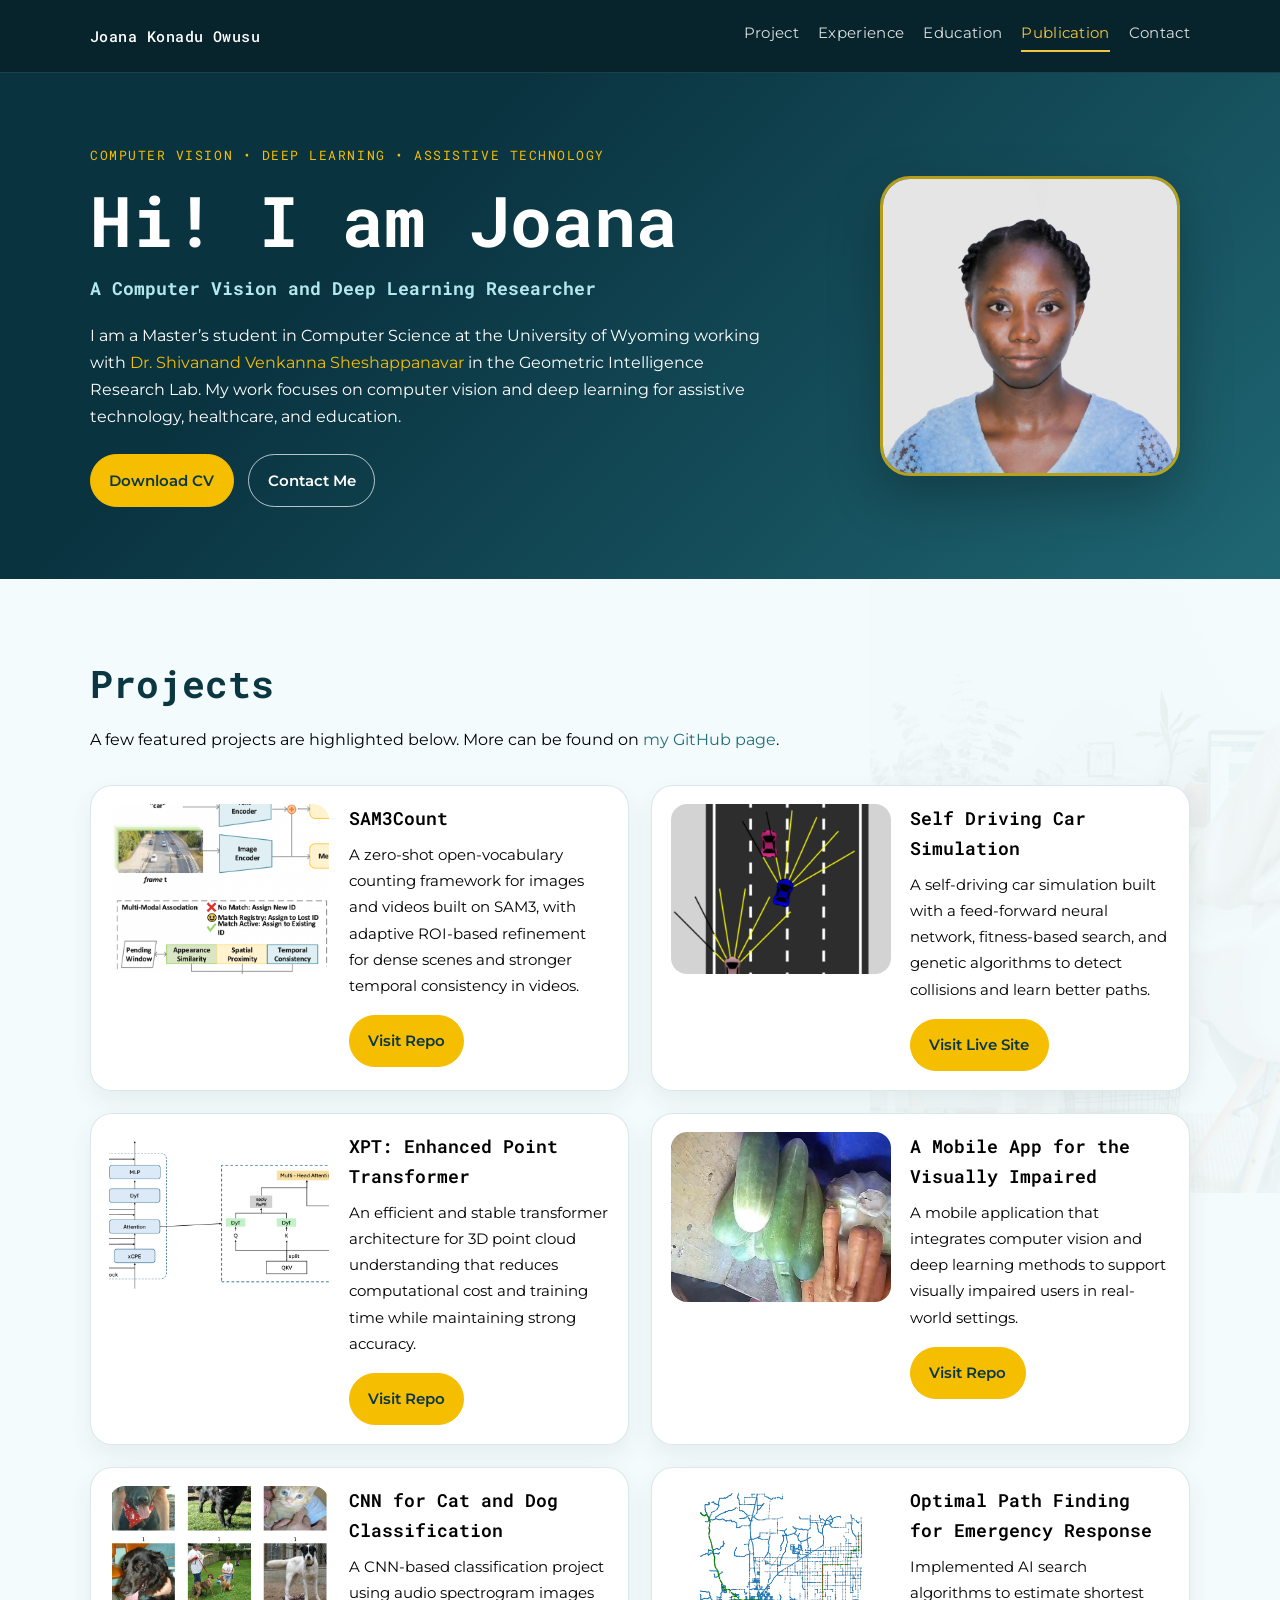
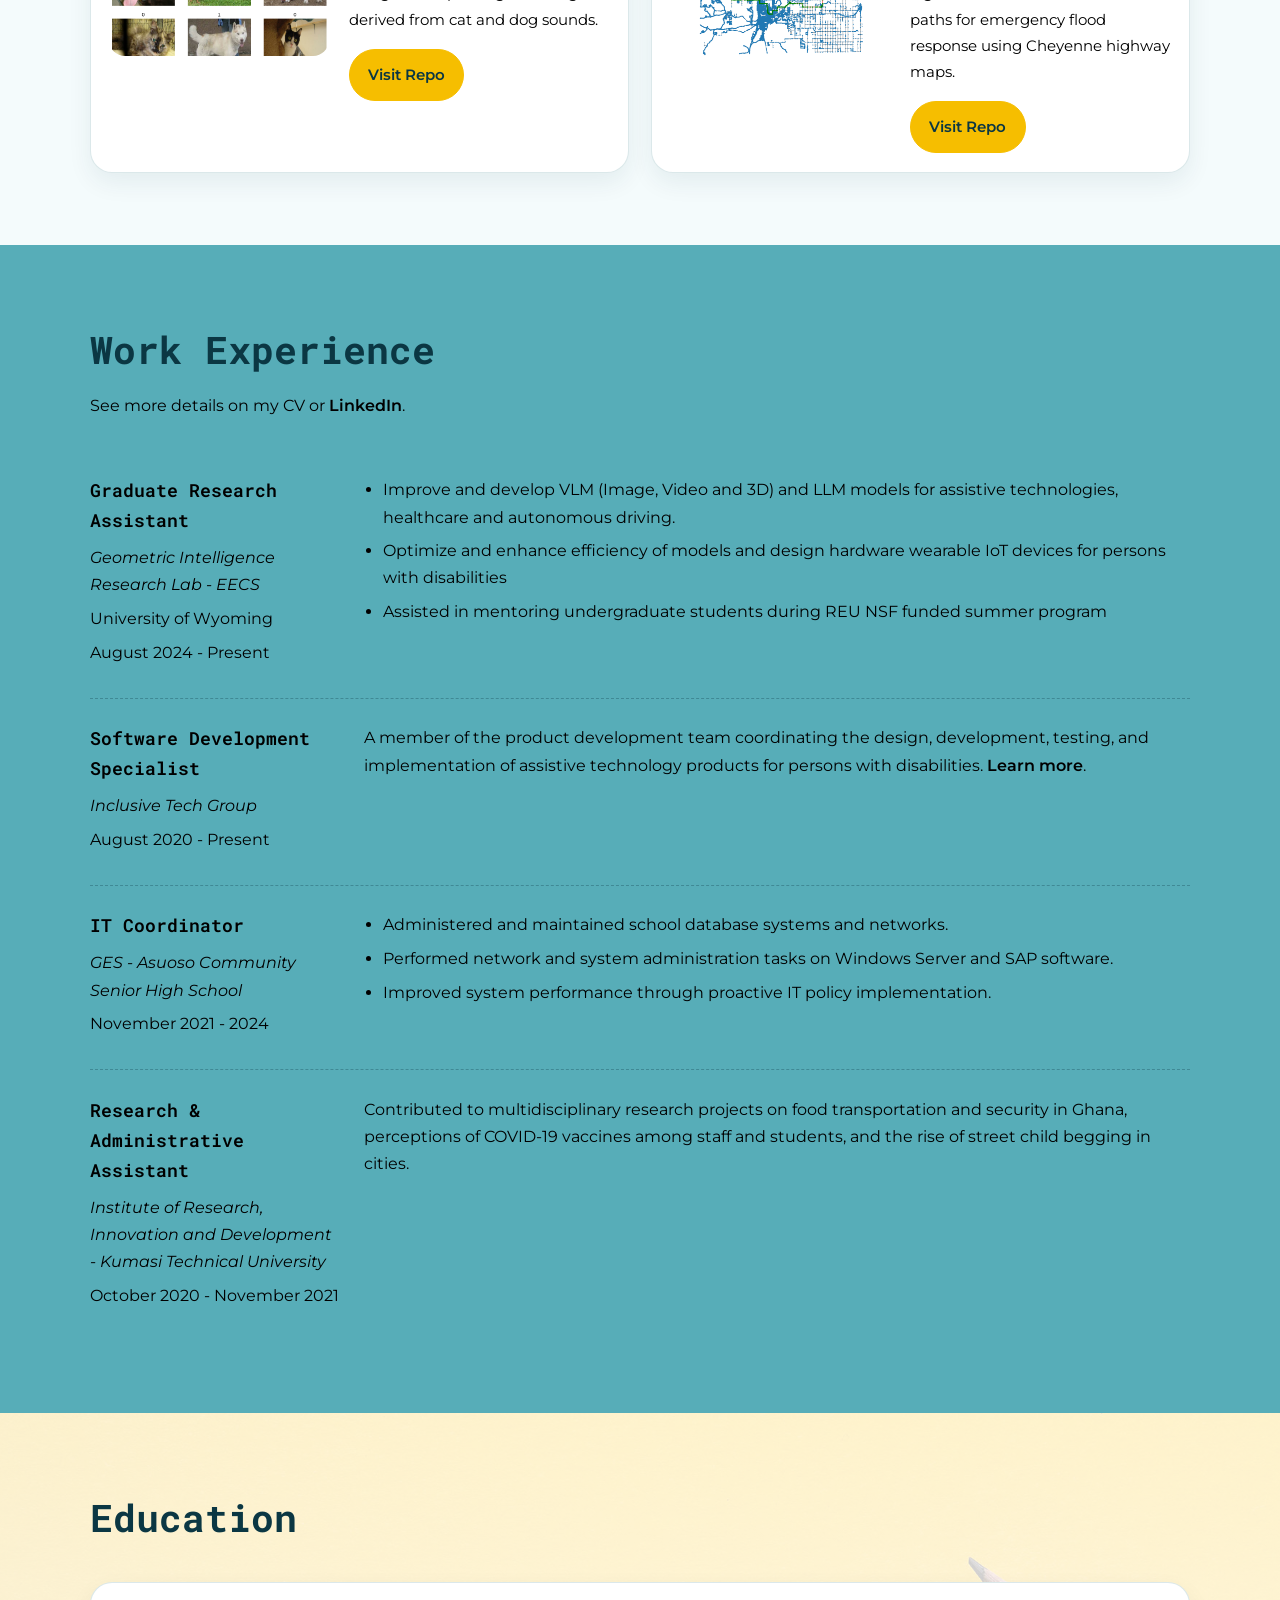
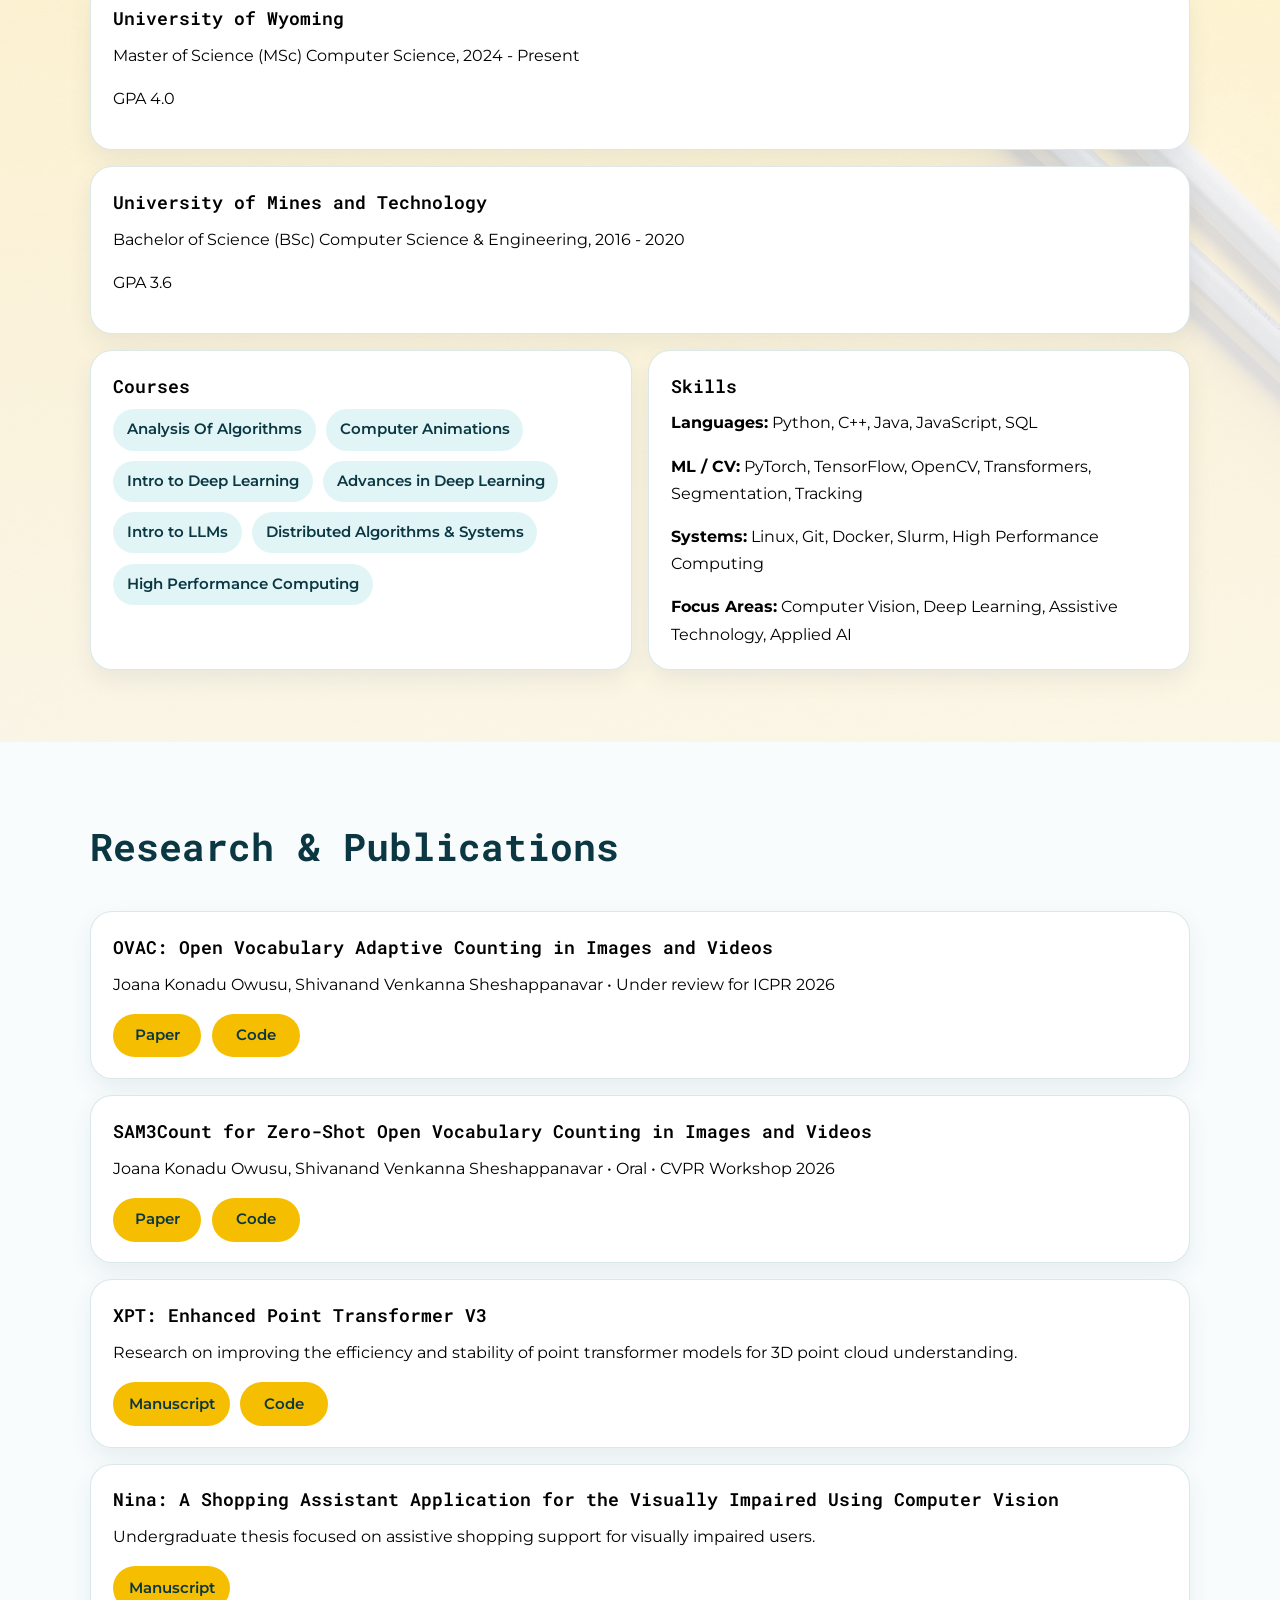
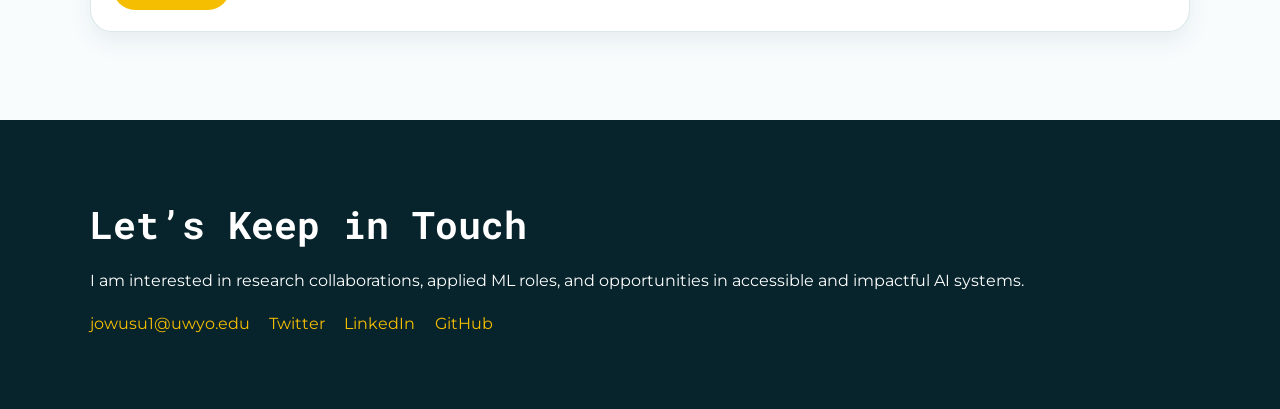
==== index.html @ 7fb14c23 "Added Project" ====
<!DOCTYPE html>
<html lang="en">
  <head>
    <meta charset="UTF-8" />
    <meta name="viewport" content="width=device-width, initial-scale=1.0" />
    <link rel="icon" href="name_icon.ico" />
    <title>Joana Konadu Owusu</title>
    <link href="https://fonts.googleapis.com/css?family=Montserrat:400,600&display=swap" rel="stylesheet" />
    <link href="https://fonts.googleapis.com/css2?family=Roboto+Mono:wght@400;500;600&display=swap" rel="stylesheet" />
    <link rel="stylesheet" href="css/styles.css" />
  </head>
  <body>
    <header class="site-header">
      <div class="nav-wrap">
        <a href="#top" class="brand">Joana Konadu Owusu</a>
        <nav class="site-nav" aria-label="Primary navigation">
          <a href="#projects">Project</a>
          <a href="#experience">Experience</a>
          <a href="#education">Education</a>
          <a href="#publications">Publication</a>
          <a href="#contact">Contact</a>
        </nav>
      </div>
    </header>

    <main id="top">
      <section class="profile hero-section">
        <div class="content-wrap hero-layout">
          <div class="profile-content">
            <p class="eyebrow">Computer Vision • Deep Learning • Assistive Technology</p>
            <h1>Hi! I am Joana</h1>
            <h2>A Computer Vision and Deep Learning Researcher</h2>
            <p>
              I am a Master’s student in Computer Science at the University of Wyoming working with
              <a href="https://sheshap.github.io/" target="_blank" rel="noreferrer">Dr. Shivanand Venkanna Sheshappanavar</a>
              in the Geometric Intelligence Research Lab. My work focuses on computer vision and deep learning
              for assistive technology, healthcare, and education.
            </p>
            <div class="hero-actions">
              <a href="Joana_Owusu_CV.pdf" download="Joana_Owusu_CV.pdf" target="_blank" class="flat-button">Download CV</a>
              <a href="#contact" class="flat-button button-secondary">Contact Me</a>
            </div>
          </div>
          <div class="profile-pic">
            <img src="images/profilepic.jpeg" alt="Portrait of Joana Konadu Owusu" />
          </div>
        </div>
      </section>

      <section id="projects" class="img-wrap section-block">
        <div class="content-wrap2 projects">
          <div class="section-heading">
            <h2>Projects</h2>
            <p>
              A few featured projects are highlighted below. More can be found on
              <a href="https://github.com/Joan947" target="_blank" rel="noreferrer">my GitHub page</a>.
            </p>
          </div>

          <div class="project-grid">
            <section class="project-item card">
              <img src="images/sam3count.png" alt="SAM3Count architecture diagram" />
              <div>
                <h3>SAM3Count</h3>
                <p>
                  A zero-shot open-vocabulary counting framework for images and videos built on SAM3,
                  with adaptive ROI-based refinement for dense scenes and stronger temporal consistency in videos.
                </p>
                <a class="btn" href="https://github.com/Joan947/SAM3Count">Visit Repo</a>
              </div>
            </section>

            <!-- <section class="project-item card">
              <img src="images/arc_f11.png" alt="OVAC architecture diagram" />
              <div>
                <h3>Open Vocabulary Adaptive Counting</h3>
                <p>
                  A text-prompted counting framework for images and videos that achieves state-of-the-art
                  performance on open-vocabulary counting tasks.
                </p>
                <a class="btn" href="https://github.com/Joan947/OVAC" target="_blank" rel="noreferrer">Visit Repo</a>
              </div>
            </section> -->

            <section class="project-item card">
              <img src="images/car.png" alt="Self-driving car simulation on a road" />
              <div>
                <h3>Self Driving Car Simulation</h3>
                <p>
                  A self-driving car simulation built with a feed-forward neural network, fitness-based search,
                  and genetic algorithms to detect collisions and learn better paths.
                </p>
                <a class="btn" href="https://joan947.github.io/ML_CAR_Game/" target="_blank" rel="noreferrer">Visit Live Site</a>
              </div>
            </section>

            <section class="project-item card">
              <img src="images/xpt.png" alt="XPT architecture diagram" />
              <div>
                <h3>XPT: Enhanced Point Transformer</h3>
                <p>
                  An efficient and stable transformer architecture for 3D point cloud understanding that
                  reduces computational cost and training time while maintaining strong accuracy.
                </p>
                <a class="btn" href="https://github.com/Joan947/XPT" target="_blank" rel="noreferrer">Visit Repo</a>
              </div>
            </section>

            <section class="project-item card">
              <img src="images/mobile.jpg" alt="Mobile device" />
              <div>
                <h3>A Mobile App for the Visually Impaired</h3>
                <p>
                  A mobile application that integrates computer vision and deep learning methods to support
                  visually impaired users in real-world settings.
                </p>
                <a class="btn" href="https://github.com/Joan947/AndroidProject" target="_blank" rel="noreferrer">Visit Repo</a>
              </div>
            </section>

            <section class="project-item card">
              <img src="images/catdog.png" alt="Cats and dogs example" />
              <div>
                <h3>CNN for Cat and Dog Classification</h3>
                <p>
                  A CNN-based classification project using audio spectrogram images derived from cat and dog
                  sounds.
                </p>
                <a class="btn" href="https://github.com/Joan947/CNN-for-CatDog-Spectrograph-Classification" target="_blank" rel="noreferrer">Visit Repo</a>
              </div>
            </section>

            <section class="project-item card">
              <img src="images/astar.png" alt="Path visualization on a map" />
              <div>
                <h3>Optimal Path Finding for Emergency Response</h3>
                <p>
                  Implemented AI search algorithms to estimate shortest paths for emergency flood response
                  using Cheyenne highway maps.
                </p>
                <a class="btn" href="https://github.com/Joan947/Route_optimization" target="_blank" rel="noreferrer">Visit Repo</a>
              </div>
            </section>
          </div>
        </div>
      </section>

      <section id="experience" class="work-experience section-block">
        <div class="content-wrap item-details divider">
          <div class="section-heading">
            <h2>Work Experience</h2>
            <p>
              See more details on my CV or
              <a href="https://www.linkedin.com/in/joana-konadu-owusu-8b735b182/" target="_blank" rel="noreferrer">LinkedIn</a>.
            </p>
          </div>

          <section class="job-item">
            <div class="job-details">
              <h3>Graduate Research Assistant</h3>
              <p>Geometric Intelligence Research Lab - EECS</p>
              <p>University of Wyoming</p>
              <p>August 2024 - Present</p>
            </div>
            <div class="job-summary">
              <ul>
                <li>Improve and develop VLM (Image, Video and 3D) and LLM models for assistive technologies, healthcare and autonomous driving.</li>
                <li>Optimize and enhance efficiency of models and design hardware wearable IoT devices for persons with disabilities</li>
                <li>Assisted in mentoring undergraduate students during REU NSF funded summer program</li>
              </ul>
            </div>
          </section>

          <section class="job-item">
            <div class="job-details">
              <h3>Software Development Specialist</h3>
              <p>Inclusive Tech Group</p>
              <p>August 2020 - Present</p>
            </div>
            <div class="job-summary">
              <p>
                A member of the product development team coordinating the design, development, testing,
                and implementation of assistive technology products for persons with disabilities.
                <a href="https://inclusivetechgroup.org/" target="_blank" rel="noreferrer">Learn more</a>.
              </p>
            </div>
          </section>

          <section class="job-item">
            <div class="job-details">
              <h3>IT Coordinator</h3>
              <p>GES - Asuoso Community Senior High School</p>
              <p>November 2021 - 2024</p>
            </div>
            <div class="job-summary">
              <ul>
                <li>Administered and maintained school database systems and networks.</li>
                <li>Performed network and system administration tasks on Windows Server and SAP software.</li>
                <li>Improved system performance through proactive IT policy implementation.</li>
              </ul>
            </div>
          </section>

          <section class="job-item">
            <div class="job-details">
              <h3>Research &amp; Administrative Assistant</h3>
              <p>Institute of Research, Innovation and Development - Kumasi Technical University</p>
              <p>October 2020 - November 2021</p>
            </div>
            <div class="job-summary">
              <p>
                Contributed to multidisciplinary research projects on food transportation and security in Ghana,
                perceptions of COVID-19 vaccines among staff and students, and the rise of street child begging in cities.
              </p>
            </div>
          </section>
        </div>
      </section>

      <section id="education" class="education section-block">
        <div class="content-wrap item-details">
          <div class="section-heading">
            <h2>Education</h2>
          </div>

          <section class="edu-card">
            <h3>University of Wyoming</h3>
            <p>Master of Science (MSc) Computer Science, 2024 - Present</p>
            <p>GPA 4.0</p>
          </section>

          <section class="edu-card">
            <h3>University of Mines and Technology</h3>
            <p>Bachelor of Science (BSc) Computer Science &amp; Engineering, 2016 - 2020</p>
            <p>GPA 3.6</p>
          </section>

          <div class="detail-grid">
            <section class="edu-card detail-card">
              <h3>Courses</h3>
              <div class="tag-list">
                <span class="tag">Analysis Of Algorithms</span>
                <span class="tag">Computer Animations</span>
                <span class="tag">Intro to Deep Learning</span>
                <span class="tag">Advances in Deep Learning</span>
                <span class="tag">Intro to LLMs</span>
                <span class="tag">Distributed Algorithms &amp; Systems</span>
                <span class="tag">High Performance Computing</span>
              </div>
            </section>

            <section class="edu-card detail-card">
              <h3>Skills</h3>
              <div class="skill-block">
                <p><strong>Languages:</strong> Python, C++, Java, JavaScript, SQL</p>
                <p><strong>ML / CV:</strong> PyTorch, TensorFlow, OpenCV, Transformers, Segmentation, Tracking</p>
                <p><strong>Systems:</strong> Linux, Git, Docker, Slurm, High Performance Computing</p>
                <p><strong>Focus Areas:</strong> Computer Vision, Deep Learning, Assistive Technology, Applied AI</p>
              </div>
            </section>
          </div>
        </div>
      </section>

      
      <section id="publications" class="publications section-block">
        <div class="content-wrap item-details">
          <div class="section-heading">
            <h2>Research &amp; Publications</h2>
          </div>

          <section class="pub-item pub-card">
            <div class="pub-copy">
              <h3>OVAC: Open Vocabulary Adaptive Counting in Images and Videos</h3>
              <p>Joana Konadu Owusu, Shivanand Venkanna Sheshappanavar • Under review for ICPR 2026 </p>
              <div class="pub-links" aria-label="OVAC publication links">
                <a href="coming-soon.html" class="pub-link">Paper</a>
                <a href="https://github.com/Joan947/OVAC" class="pub-link">Code</a>
                <!-- <a href="coming-soon.html" class="pub-link">BibTeX</a> -->
              </div>
            </div>
          </section>

          <section class="pub-item pub-card">
            <div class="pub-copy">
              <h3>SAM3Count for Zero-Shot Open Vocabulary Counting in Images and Videos</h3>
              <p>Joana Konadu Owusu, Shivanand Venkanna Sheshappanavar • Oral • CVPR Workshop 2026</p>
              <div class="pub-links" aria-label="SAM3Count publication links">
                <a href="coming-soon.html" class="pub-link">Paper</a>
                <a href="https://github.com/Joan947/SAM3Count" class="pub-link" target="_blank" rel="noreferrer">Code</a>
              </div>
            </div>
          </section>

          <section class="pub-item pub-card">
            <div class="pub-copy">
              <h3>XPT: Enhanced Point Transformer V3</h3>
              <p>Research on improving the efficiency and stability of point transformer models for 3D point cloud understanding.</p>
              <div class="pub-links" aria-label="XPT publication links">
                <a href="https://drive.google.com/file/d/1WwgbGLvQV4104DEeLnZeuevfpYZXNc57/view?usp=sharing" class="pub-link">Manuscript</a>
                <a href="https://github.com/Joan947/XPT" class="pub-link" target="_blank" rel="noreferrer">Code</a>
              </div>
            </div>
          </section>

          <section class="pub-item pub-card">
            <div class="pub-copy">
              <h3>Nina: A Shopping Assistant Application for the Visually Impaired Using Computer Vision</h3>
              <p>Undergraduate thesis focused on assistive shopping support for visually impaired users.</p>
              <div class="pub-links" aria-label="Nina publication links">
                <a href="https://drive.google.com/file/d/16qB2JfwC2MNoCt59psBeBaRuxaUUQEwm/view?usp=sharing" class="pub-link" target="_blank" rel="noreferrer">Manuscript</a>
              </div>
            </div>
          </section>

        </div>
      </section>

      <footer id="contact">
        <div class="content-wrap">
          <h2>Let’s Keep in Touch</h2>
          <p>I am interested in research collaborations, applied ML roles, and opportunities in accessible and impactful AI systems.</p>
          <ul class="contact-list">
            <li><a href="mailto:jowusu1@uwyo.edu">jowusu1@uwyo.edu</a></li>
            <li><a href="https://twitter.com/joan_deLords" target="_blank" rel="noreferrer">Twitter</a></li>
            <li><a href="https://www.linkedin.com/in/joana-konadu-owusu-8b735b182/" target="_blank" rel="noreferrer">LinkedIn</a></li>
            <li><a href="https://github.com/Joan947" target="_blank" rel="noreferrer">GitHub</a></li>
          </ul>
        </div>
      </footer>
    </main>

    <script>
      const navLinks = document.querySelectorAll('.site-nav a');
      const sections = document.querySelectorAll('#projects, #experience, #education, #publications, #contact');

      function setActiveLink(id) {
        navLinks.forEach((link) => {
          const isActive = link.getAttribute('href') === `#${id}`;
          link.classList.toggle('active', isActive);
          if (isActive) {
            link.setAttribute('aria-current', 'page');
          } else {
            link.removeAttribute('aria-current');
          }
        });
      }

      const observer = new IntersectionObserver(
        (entries) => {
          const visibleSections = entries
            .filter((entry) => entry.isIntersecting)
            .sort((a, b) => b.intersectionRatio - a.intersectionRatio);

          if (visibleSections.length > 0) {
            setActiveLink(visibleSections[0].target.id);
          }
        },
        {
          rootMargin: '-20% 0px -55% 0px',
          threshold: [0.1, 0.2, 0.35, 0.5, 0.7]
        }
      );

      sections.forEach((section) => observer.observe(section));

      window.addEventListener('load', () => {
        const current = [...sections].find((section) => {
          const rect = section.getBoundingClientRect();
          return rect.top <= 140 && rect.bottom >= 140;
        });
        if (current) setActiveLink(current.id);
      });
    </script>
  </body>
</html>
---- css/styles.css ----
/*
COLOR PALETTE 2
FFFFFF - white
F6BE00 - accent yellow
93DAE1 - light blue
0B3743 - midnight green
246E7C - carribean current
*/

html {
  box-sizing: border-box;
  scroll-behavior: smooth;
}

*, *:before, *:after {
  box-sizing: inherit;
}

body {
  margin: 0;
  padding: 0;
  color: #0b3743;
  font-family: 'Montserrat', sans-serif;
  font-size: 16px;
  line-height: 1.7;
  background: #ffffff;
}

img {
  max-width: 100%;
  display: block;
}

main {
  overflow-x: hidden;
}

a {
  color: #f6be00;
  text-decoration: none;
  transition: all 0.2s ease;
}

a:hover {
  opacity: 0.85;
}

h1,
h2,
h3 {
  font-family: 'Roboto Mono', sans-serif;
  margin: 0;
}

h1 {
  font-size: clamp(2.7rem, 6vw, 4.4rem);
  line-height: 1.05;
  color: #ffffff;
}

h2 {
  font-size: clamp(1.9rem, 3vw, 2.4rem);
  color: #0b3743;
  margin-bottom: 0.6rem;
}

h3 {
  font-size: 1.1rem;
  font-weight: 600;
  margin-bottom: 0.5rem;
}

p {
  margin: 0 0 1rem;
}

ul {
  margin: 0;
  padding-left: 1.2rem;
}

.content-wrap,
.content-wrap2,
.nav-wrap {
  width: min(1100px, calc(100% - 2.2rem));
  margin: 0 auto;
}

.content-wrap,
.content-wrap2 {
  padding: 72px 0;
}

.site-header {
  position: sticky;
  top: 0;
  z-index: 1000;
  background: #07242c;
  /* background: rgba(11, 55, 67, 0.96); */
  backdrop-filter: blur(10px);
  border-bottom: 1px solid rgba(147, 218, 225, 0.16);
}

.nav-wrap {
  display: flex;
  align-items: center;
  justify-content: space-between;
  gap: 1rem;
  min-height: 72px;
}

.brand {
  font-family: 'Roboto Mono', sans-serif;
  font-size: 0.96rem;
  font-weight: 500;
  color: #ffffff;
  letter-spacing: 0.03em;
}

.site-nav {
  display: flex;
  flex-wrap: wrap;
  gap: 1.2rem;
}

.site-nav a {
  color: rgba(255, 255, 255, 0.86);
  font-size: 0.95rem;
  letter-spacing: 0.02em;
  padding-bottom: 0.25rem;
  border-bottom: 2px solid transparent;
}


.site-nav a:hover {
  color: #ffffff;
  border-bottom-color: #f6be00;
  opacity: 1;
}
.site-nav a.active {
  color: #f4c542;
  border-bottom: 2px solid #f4c542;
}
.hero-section {
  background: linear-gradient(135deg, #0a3340 30%, #1f6673 100%);
  color: #ffffff;
}

.hero-layout {
  display: grid;
  grid-template-columns: minmax(0, 1.45fr) minmax(260px, 320px);
  align-items: center;
  gap: 2.5rem;
}


.typed {
  overflow: hidden;
  white-space: nowrap;
  width: 0;
  animation: typing 2s steps(40, end) forwards;
}

@keyframes typing {
  from { width: 0; }
  to { width: 100%; }
}

.profile-content h2 {
  color: #b3e8ed;
  font-size: 1.15rem;
  margin: 1rem 0 1.1rem;
}

.profile-content p {
  max-width: 680px;
}

.profile-content a {
  color: #f6be00;
}

.eyebrow {
  font-family: 'Roboto Mono', sans-serif;
  text-transform: uppercase;
  letter-spacing: 0.12em;
  font-size: 0.8rem;
  color: #f6be00;
  margin-bottom: 1rem;
}

.section-label {
  display: none;
}

.hero-actions {
  display: flex;
  flex-wrap: wrap;
  gap: 0.9rem;
  margin-top: 1.5rem;
}

.profile-pic {
  width: 300px;
  height: 300px;
  justify-self: center;
  overflow: hidden;
  border-radius: 30px;
  border: 3px solid rgba(246, 190, 0, 0.72);
  box-shadow: 0 22px 52px rgba(0, 0, 0, 0.26);
}

.profile-pic img {
  width: 100%;
  height: 100%;
  object-fit: cover;
}

.flat-button,
.btn,
.link-button {
  display: inline-block;
  padding: 0.78rem 1.15rem;
  border-radius: 999px;
  border: 1px solid #F6BE00;
  color: #0b3743;
  background: #F6BE00;
  font-weight: 600;
  font-size: 0.94rem;
}

/* hover state */
.btn:hover,
.link-button:hover {
  background: transparent;
}

.button-secondary {
  background: transparent;
  color: #ffffff;
  border-color: rgba(255, 255, 255, 0.7);
}

.button-secondary:hover {
  background: rgba(255, 255, 255, 0.08);
}

.section-block {
  scroll-margin-top: 92px;
  color: #000;
}

.section-heading {
  margin-bottom: 2rem;
}

.img-wrap {
  position: relative;
  background: #f4fbfc;
}

.img-wrap::before {
  content: "";
  position: absolute;
  inset: 0;
  background-image: url(../images/projects.jpg);
  background-repeat: no-repeat;
  background-position: top right;
  background-size: min(32%, 420px);
  opacity: 0.06;
  pointer-events: none;
}

.projects {
  position: relative;
}

.projects a:not(.btn) {
  color: #246e7c;
}

.project-grid {
  display: grid;
  grid-template-columns: repeat(2, minmax(0, 1fr));
  gap: 1.4rem;
}

.card,
.edu-card,
.pub-item {
  background: #ffffff;
  border: 1px solid rgba(36, 110, 124, 0.16);
  border-radius: 22px;
  box-shadow: 0 10px 25px rgba(11, 55, 67, 0.07);
}

.project-item {
  display: grid;
  grid-template-columns: 220px 1fr;
  gap: 1.2rem;
  padding: 1.15rem;
  align-items: start;
}

.project-item img {
  width: 100%;
  height: 170px;
  object-fit: cover;
  border-radius: 16px;
}

.project-item p {
  font-size: 0.96rem;
}

.work-experience {
  /* background: #8fd4dd; */
  background: #57adb8;
  color: #000;
}

.divider > section {
  border-bottom: 1px dashed rgba(11, 55, 67, 0.3);
  padding: 1.6rem 0;
}

.divider > section:last-of-type {
  border-bottom: 0;
}

.job-item {
  display: grid;
  grid-template-columns: 250px 1fr;
  gap: 1.5rem;
}

.job-details p,
.job-summary p,
.job-summary li {
  margin-bottom: 0.4rem;
}

.job-details p:first-of-type {
  font-style: italic;
}

.job-summary a,
.work-experience a {
  color: #000;
  font-weight: 600;
}

.education {
  background: linear-gradient(rgba(255, 255, 255, 0.8), rgba(255, 255, 255, 0.9)),
    url(../images/joanna-kosinska-unsplash.jpg) center/cover no-repeat;
}

.edu-card,
.pub-item {
  padding: 1.3rem 1.4rem;
  margin-bottom: 1rem;
}

.detail-grid {
  display: grid;
  grid-template-columns: repeat(2, minmax(0, 1fr));
  gap: 1rem;
  margin-top: 0.4rem;
}

.detail-card {
  margin-bottom: 0;
}

.tag-list {
  display: flex;
  flex-wrap: wrap;
  gap: 0.65rem;
}

.tag {
  display: inline-flex;
  align-items: center;
  padding: 0.5rem 0.85rem;
  border-radius: 999px;
  background: rgba(147, 218, 225, 0.28);
  color: #0b3743;
  font-size: 0.92rem;
  font-weight: 600;
}

.skill-block p:last-child {
  margin-bottom: 0;
}

.publications {
  background: #f8fcfd;
}

.pub-card {
  display: block;
}

.pub-copy p:last-child {
  margin-bottom: 0;
}

.pub-links {
  display: flex;
  flex-wrap: wrap;
  gap: 0.65rem;
  justify-content: flex-end;
}

.pub-link,
.pub-link:visited {
  display: inline-flex;
  align-items: center;
  justify-content: center;
  min-width: 88px;
  padding: 0.58rem 0.95rem;
  border-radius: 999px;
  font-size: 0.92rem;
  font-weight: 600;
  text-decoration: none;
  background: #f6be00 !important;
  border-color: #f6be00 !important;
  color: #0b3743 !important;
}

.pub-link:hover,
.pub-link:focus,
.pub-link:active {

  border: 1px solid #f6be00 !important;
  background: transparent !important;
  color: #f6be00 !important;
}

/* .pub-link:hover {
  opacity: 1;
  background: #f6be00;
  border-color: #f6be00;
  color: #0b3743;
} */


.pub-item h3 a {
  color: #0b3743;
}

.pub-item h3 a:hover {
  color: #246e7c;
}

footer {
  background: #07242c;
  color: #ffffff;
}

footer h2 {
  color: #ffffff;
}

.contact-list {
  list-style: none;
  padding: 0;
  display: flex;
  flex-wrap: wrap;
  gap: 0.8rem 1.2rem;
}

.contact-list a {
  color: #f6be00;
}

@media screen and (max-width: 900px) {
  .hero-layout,
  .project-item,
  .job-item,
  .detail-grid {
    grid-template-columns: 1fr;
  }


  .project-grid {
    grid-template-columns: 1fr;
  }

  .profile-pic {
    width: 260px;
    height: 260px;
  }
}

@media screen and (max-width: 700px) {
  .nav-wrap {
    min-height: auto;
    padding: 0.85rem 0;
    flex-direction: column;
    align-items: flex-start;
  }

  .site-nav {
    gap: 0.8rem 1rem;
  }

  .content-wrap,
  .content-wrap2 {
    padding: 56px 0;
  }

  .profile-pic {
    width: 220px;
    height: 220px;
  }

  .hero-actions {
    flex-direction: column;
    align-items: flex-start;
  }

  .flat-button,
  .btn,
  .link-button {
    width: 100%;
    text-align: center;
  }

  .contact-list {
    flex-direction: column;
    gap: 0.4rem;
  }
}


/* v6 adjustments */
.hero-actions .flat-button,
.hero-actions .flat-button:visited {
  color: #0b3743;
}
.hero-actions .button-secondary,
.hero-actions .button-secondary:visited {
  color: #ffffff;
}
.pub-card {
  display: block;
}
.pub-copy {
  width: 100%;
}
.pub-links {
  margin-top: 1rem;
  justify-content: flex-start;
}
.pub-link {
  background: #93dae1;
  border-color: #93dae1;
}

.pub-link,
.pub-link:visited {
  background: #93dae1;
  border-color: #93dae1;
  color: #0b3743;
}
.pub-link:hover,
.pub-link:focus {
  opacity: 1;
  background: #7ecfd8;
  border-color: #7ecfd8;
  color: #0b3743;
}


@media screen and (max-width: 749px) {
  .typed {
    overflow: visible;
    white-space: normal;
    width: 100%;
    animation-duration: 1.1s;
  }
}
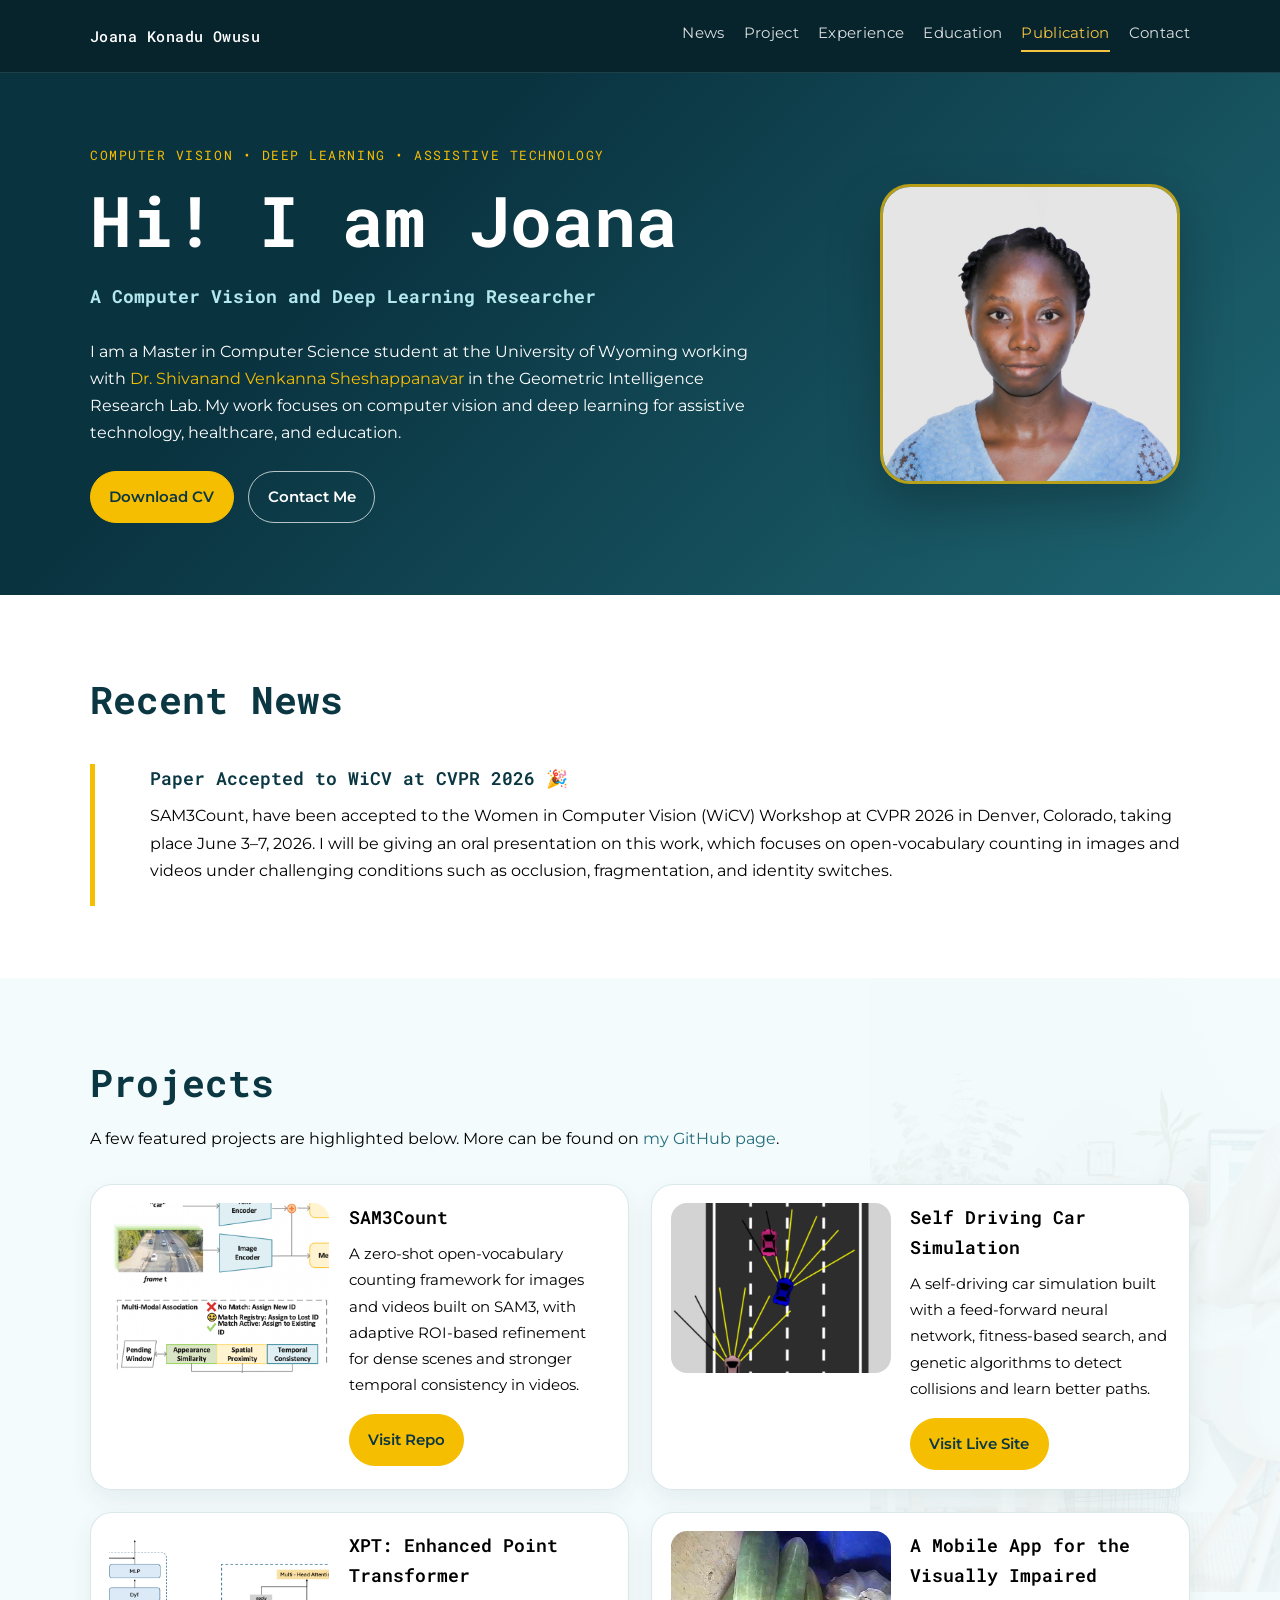
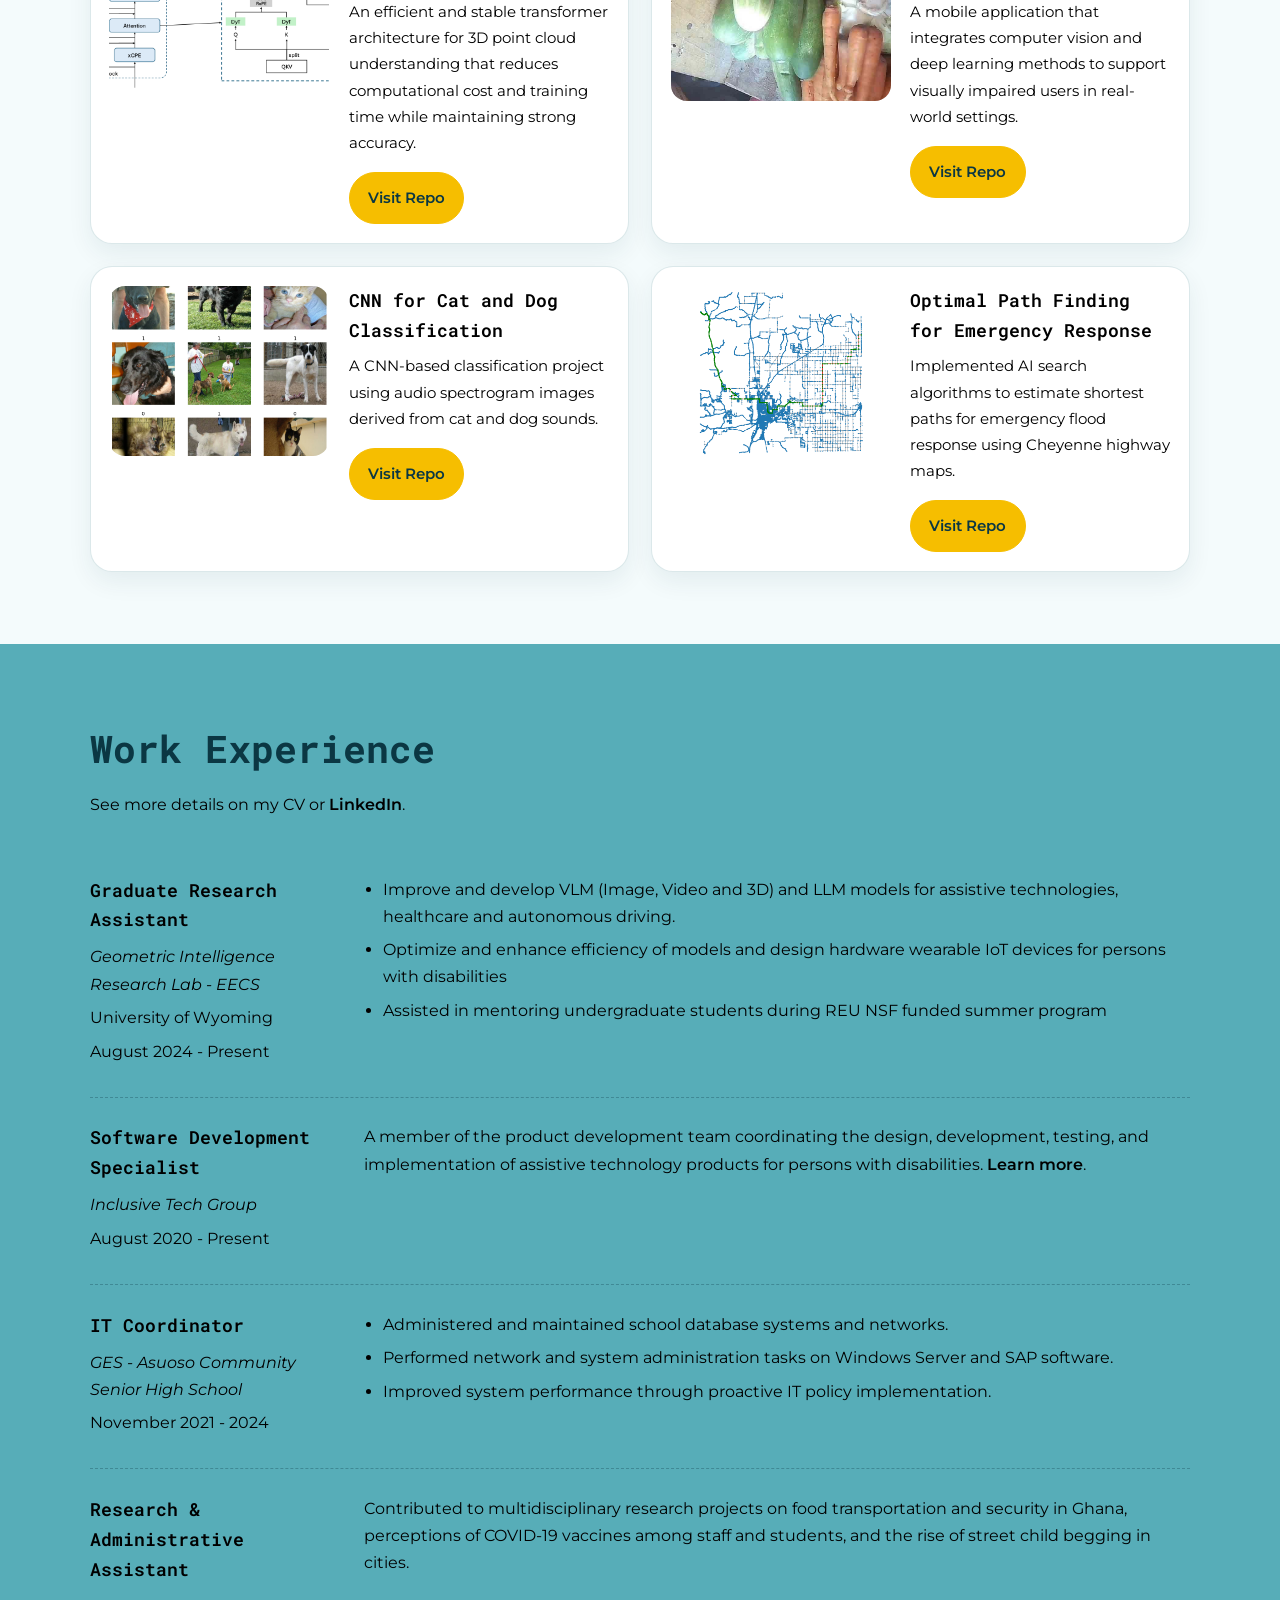
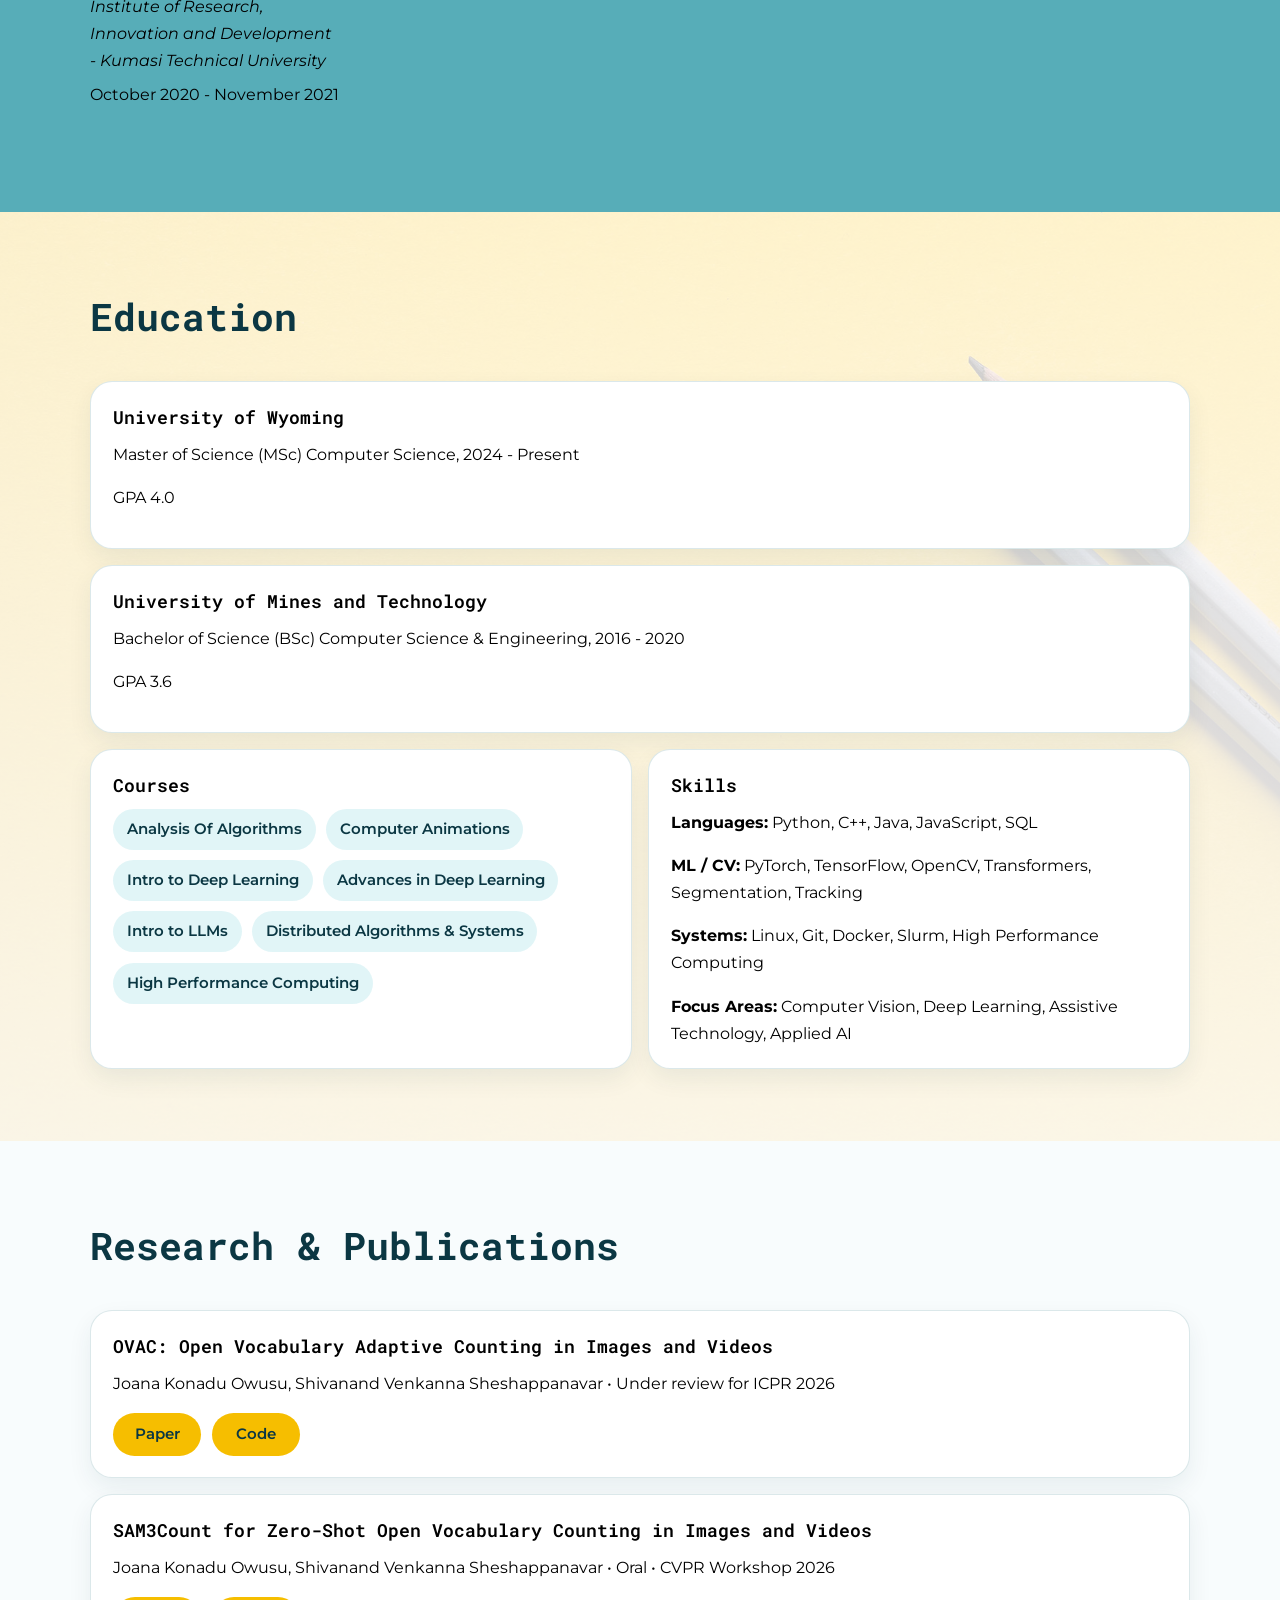
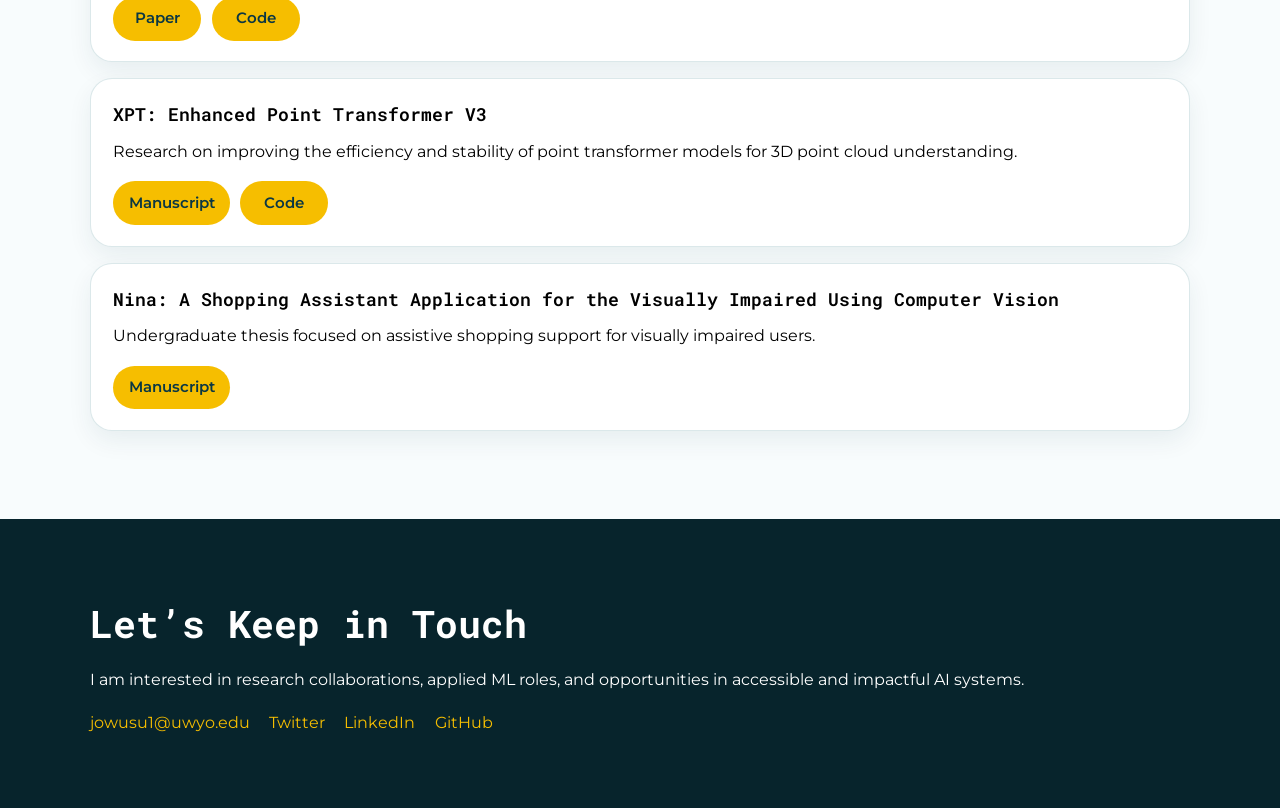
==== commit f96ae0a9: "Added News Section" ====
--- a/index.html
+++ b/index.html
@@ -14,6 +14,7 @@
       <div class="nav-wrap">
         <a href="#top" class="brand">Joana Konadu Owusu</a>
         <nav class="site-nav" aria-label="Primary navigation">
+          <a href="#news">News</a>
           <a href="#projects">Project</a>
           <a href="#experience">Experience</a>
           <a href="#education">Education</a>
@@ -28,10 +29,10 @@
         <div class="content-wrap hero-layout">
           <div class="profile-content">
             <p class="eyebrow">Computer Vision • Deep Learning • Assistive Technology</p>
-            <h1>Hi! I am Joana</h1>
-            <h2>A Computer Vision and Deep Learning Researcher</h2>
+            <h1  class="typed typed-line-1">Hi! I am Joana</h1>
+            <h2  class="typed typed-line-2">A Computer Vision and Deep Learning Researcher</h2>
             <p>
-              I am a Master’s student in Computer Science at the University of Wyoming working with
+              I am a Master in Computer Science student at the University of Wyoming working with
               <a href="https://sheshap.github.io/" target="_blank" rel="noreferrer">Dr. Shivanand Venkanna Sheshappanavar</a>
               in the Geometric Intelligence Research Lab. My work focuses on computer vision and deep learning
               for assistive technology, healthcare, and education.
@@ -43,6 +44,22 @@
           </div>
           <div class="profile-pic">
             <img src="images/profilepic.jpeg" alt="Portrait of Joana Konadu Owusu" />
+          </div>
+        </div>
+      </section>
+
+      <section id="news" class="news section-block">
+        <div class="content-wrap">
+          <div class="section-heading">
+            <h2>Recent News</h2>
+          </div>
+
+          <div class="pub-card news-card">
+            <div class="pub-copy">
+              <h3>Paper Accepted to WiCV at CVPR 2026  🎉 </h3>
+              <p>
+              SAM3Count, have been accepted to the Women in Computer Vision (WiCV) Workshop at CVPR 2026 in Denver, Colorado, taking place June 3–7, 2026. I will be giving an oral presentation on this work, which focuses on open-vocabulary counting in images and videos under challenging conditions such as occlusion, fragmentation, and identity switches. </p>
+            </div>
           </div>
         </div>
       </section>
@@ -332,7 +349,7 @@
 
     <script>
       const navLinks = document.querySelectorAll('.site-nav a');
-      const sections = document.querySelectorAll('#projects, #experience, #education, #publications, #contact');
+      const sections = document.querySelectorAll('#news, #projects, #experience, #education, #publications, #contact');
 
       function setActiveLink(id) {
         navLinks.forEach((link) => {
--- a/css/styles.css
+++ b/css/styles.css
@@ -153,18 +153,40 @@
   gap: 2.5rem;
 }
 
-
 .typed {
+  display: inline-block;
   overflow: hidden;
   white-space: nowrap;
   width: 0;
-  animation: typing 2s steps(40, end) forwards;
-}
-
+  /* border-right: 2px solid #f6be00; */
+}
+
+.typed-line-1 {
+  animation: typing 1.8s steps(22, end) forwards, blink-caret 0.8s step-end 4;
+}
+
+.typed-line-2 {
+  width: 0;
+  opacity: 0;
+  animation:
+    reveal-line 0s linear 1.9s forwards,
+    typing 2.2s steps(52, end) 1.9s forwards,
+    blink-caret 0.8s step-end 1.9s 6;
+}
 @keyframes typing {
   from { width: 0; }
   to { width: 100%; }
 }
+
+@keyframes blink-caret {
+  50% { border-color: transparent; }
+}
+
+@keyframes reveal-line {
+  from { opacity: 1; }
+  to { opacity: 1; }
+}
+
 
 .profile-content h2 {
   color: #b3e8ed;
@@ -269,6 +291,20 @@
   background-size: min(32%, 420px);
   opacity: 0.06;
   pointer-events: none;
+}
+
+.news {
+  background: #ffffff;
+}
+
+.news-card {
+  border-left: 5px solid #f6be00;
+  padding-left: 5%;
+  padding-bottom: 2%;
+}
+
+.news-card h3 {
+  color: #0b3743;
 }
 
 .projects {
@@ -573,11 +609,21 @@
 }
 
 
+/* @media screen and (max-width: 749px) {
+  .typed {
+    overflow: visible;
+    white-space: normal;
+    width: 100%;
+    animation-duration: 1.1s;
+  }
+} */
 @media screen and (max-width: 749px) {
   .typed {
     overflow: visible;
     white-space: normal;
     width: 100%;
-    animation-duration: 1.1s;
-  }
-}
+    border-right: none;
+    animation: none;
+    opacity: 1;
+  }
+}
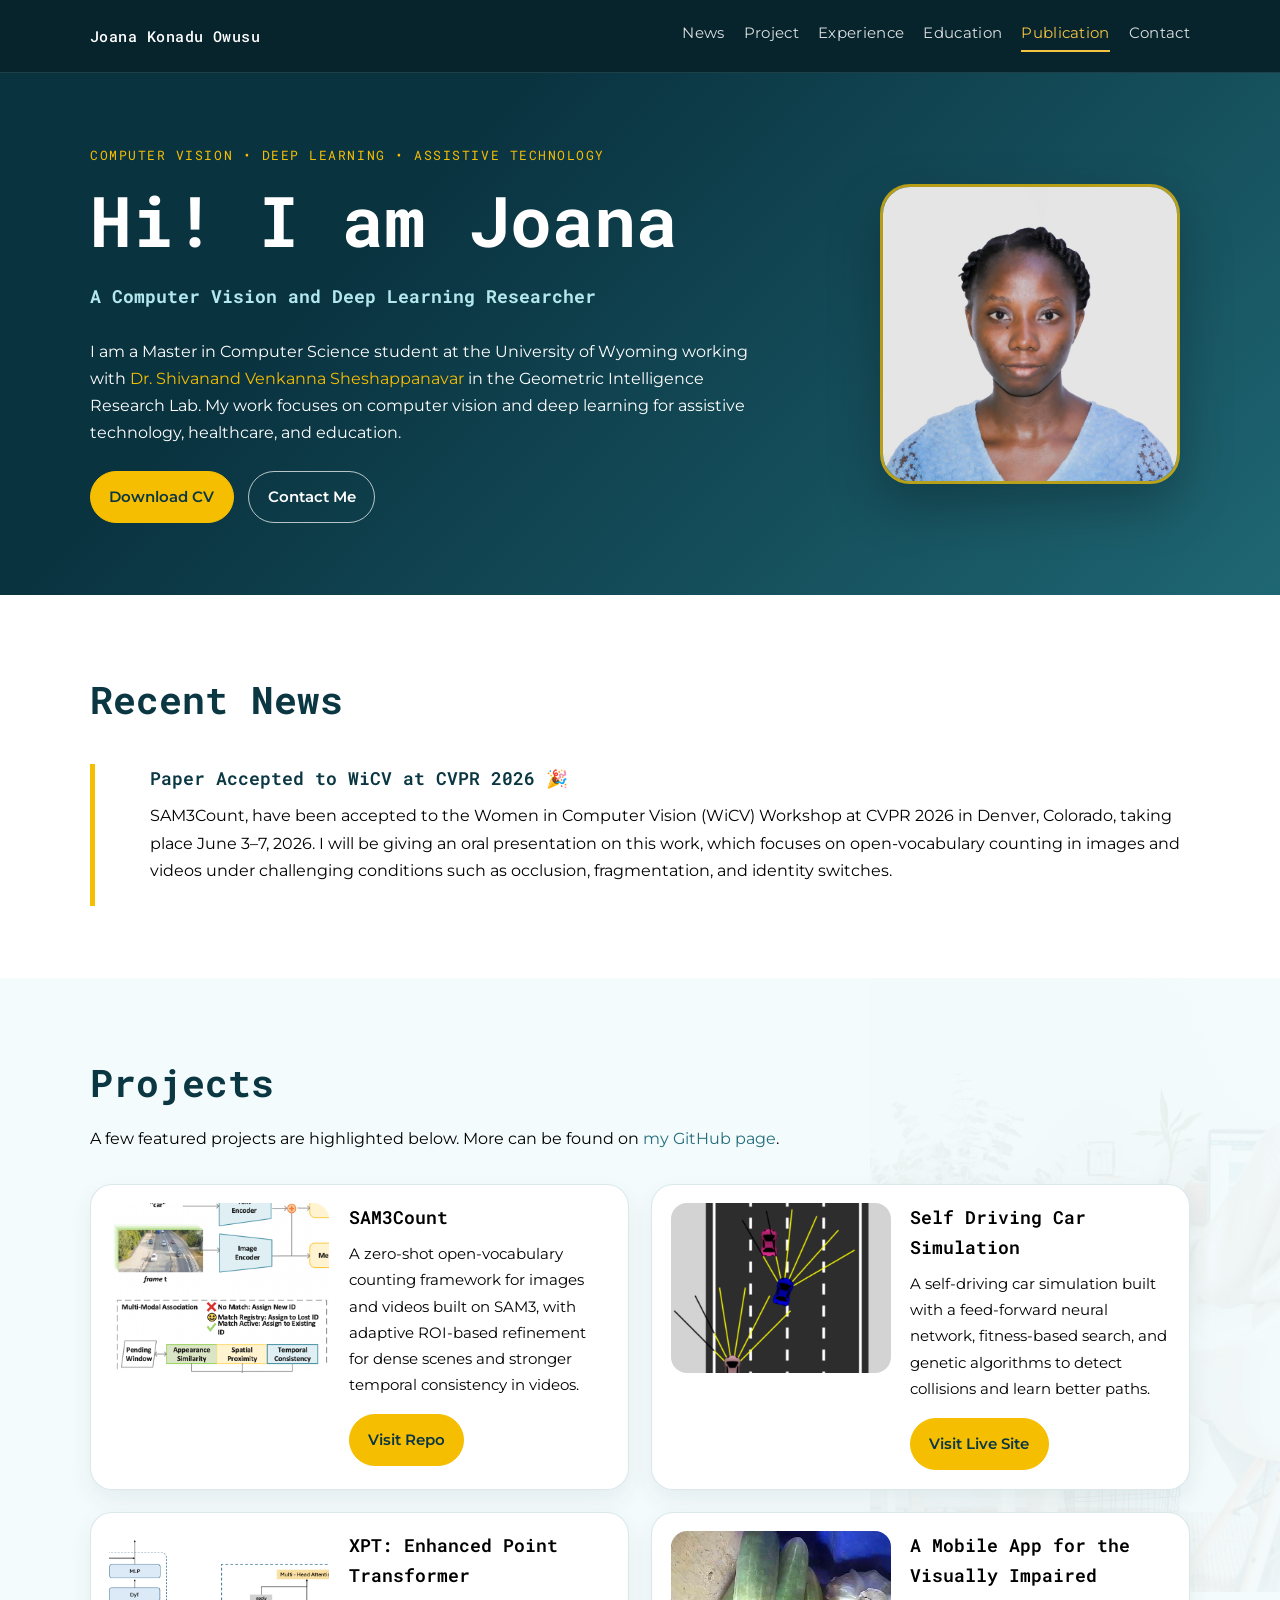
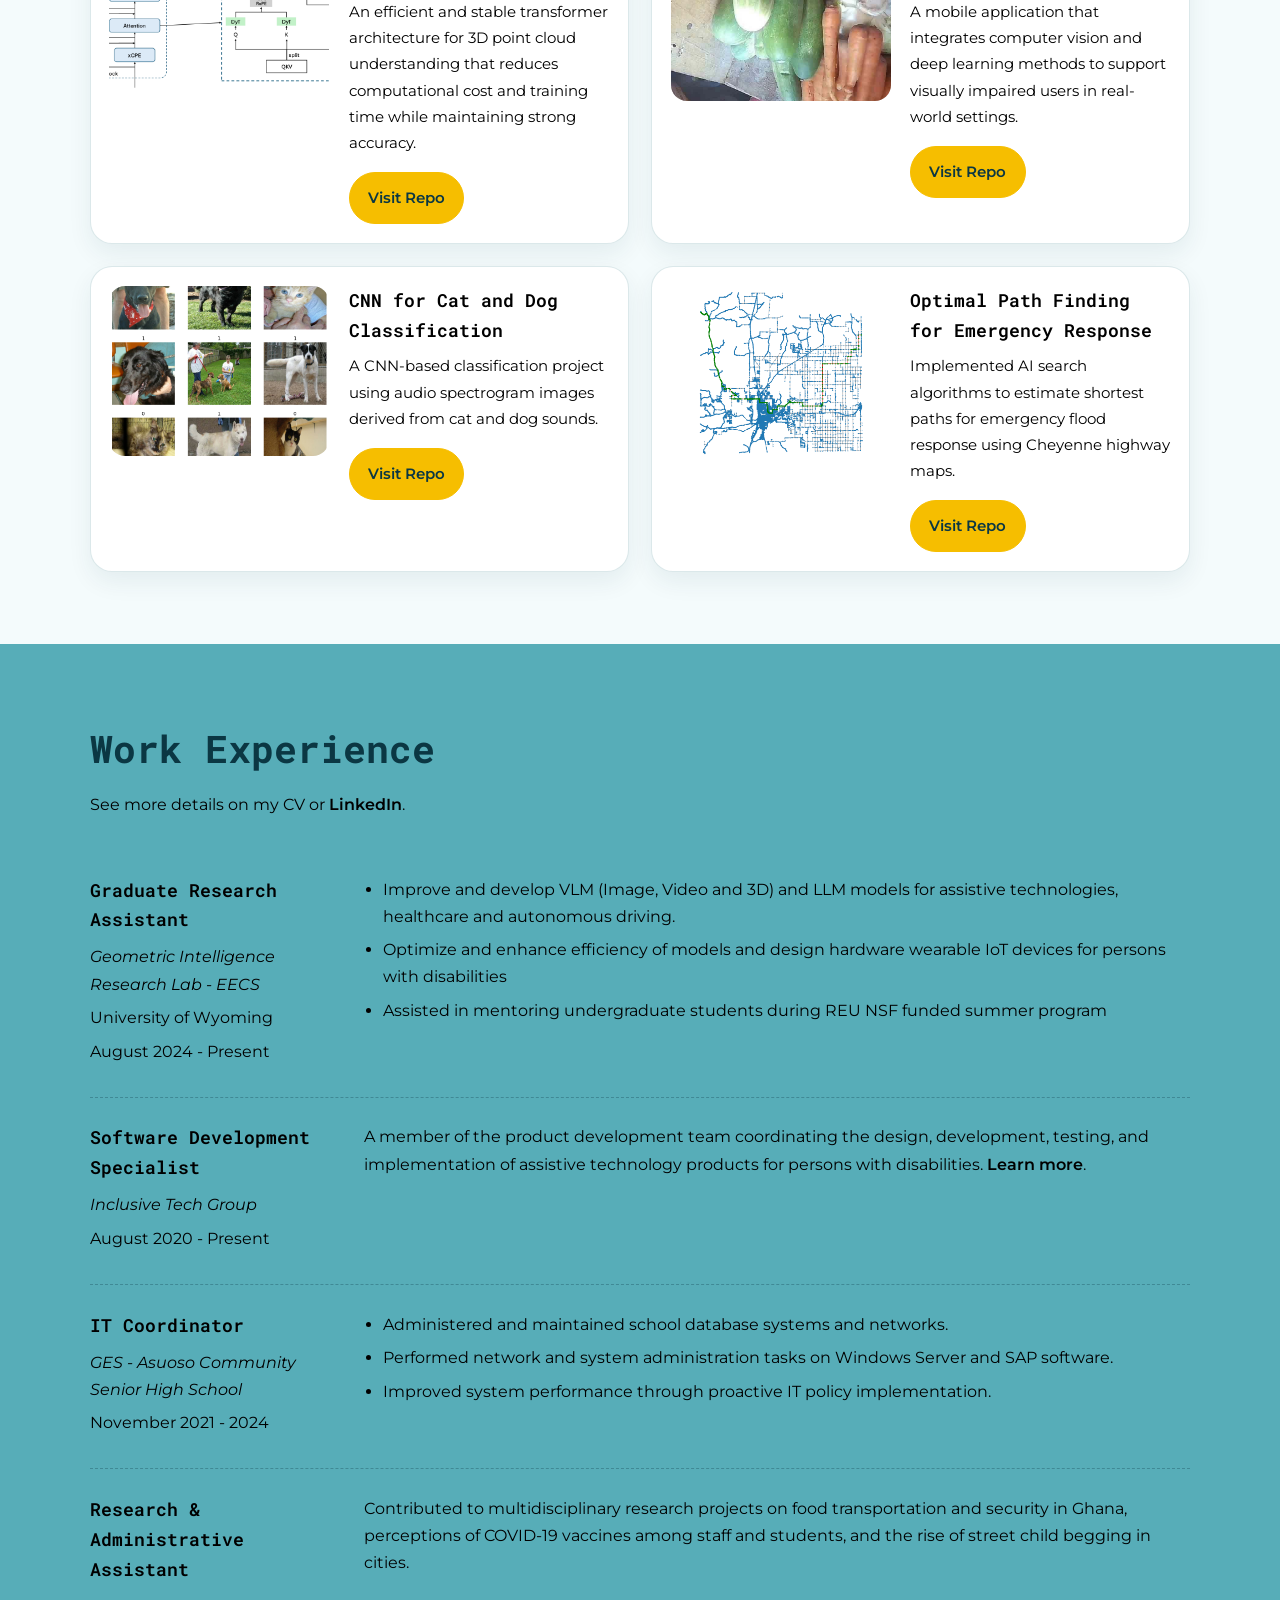
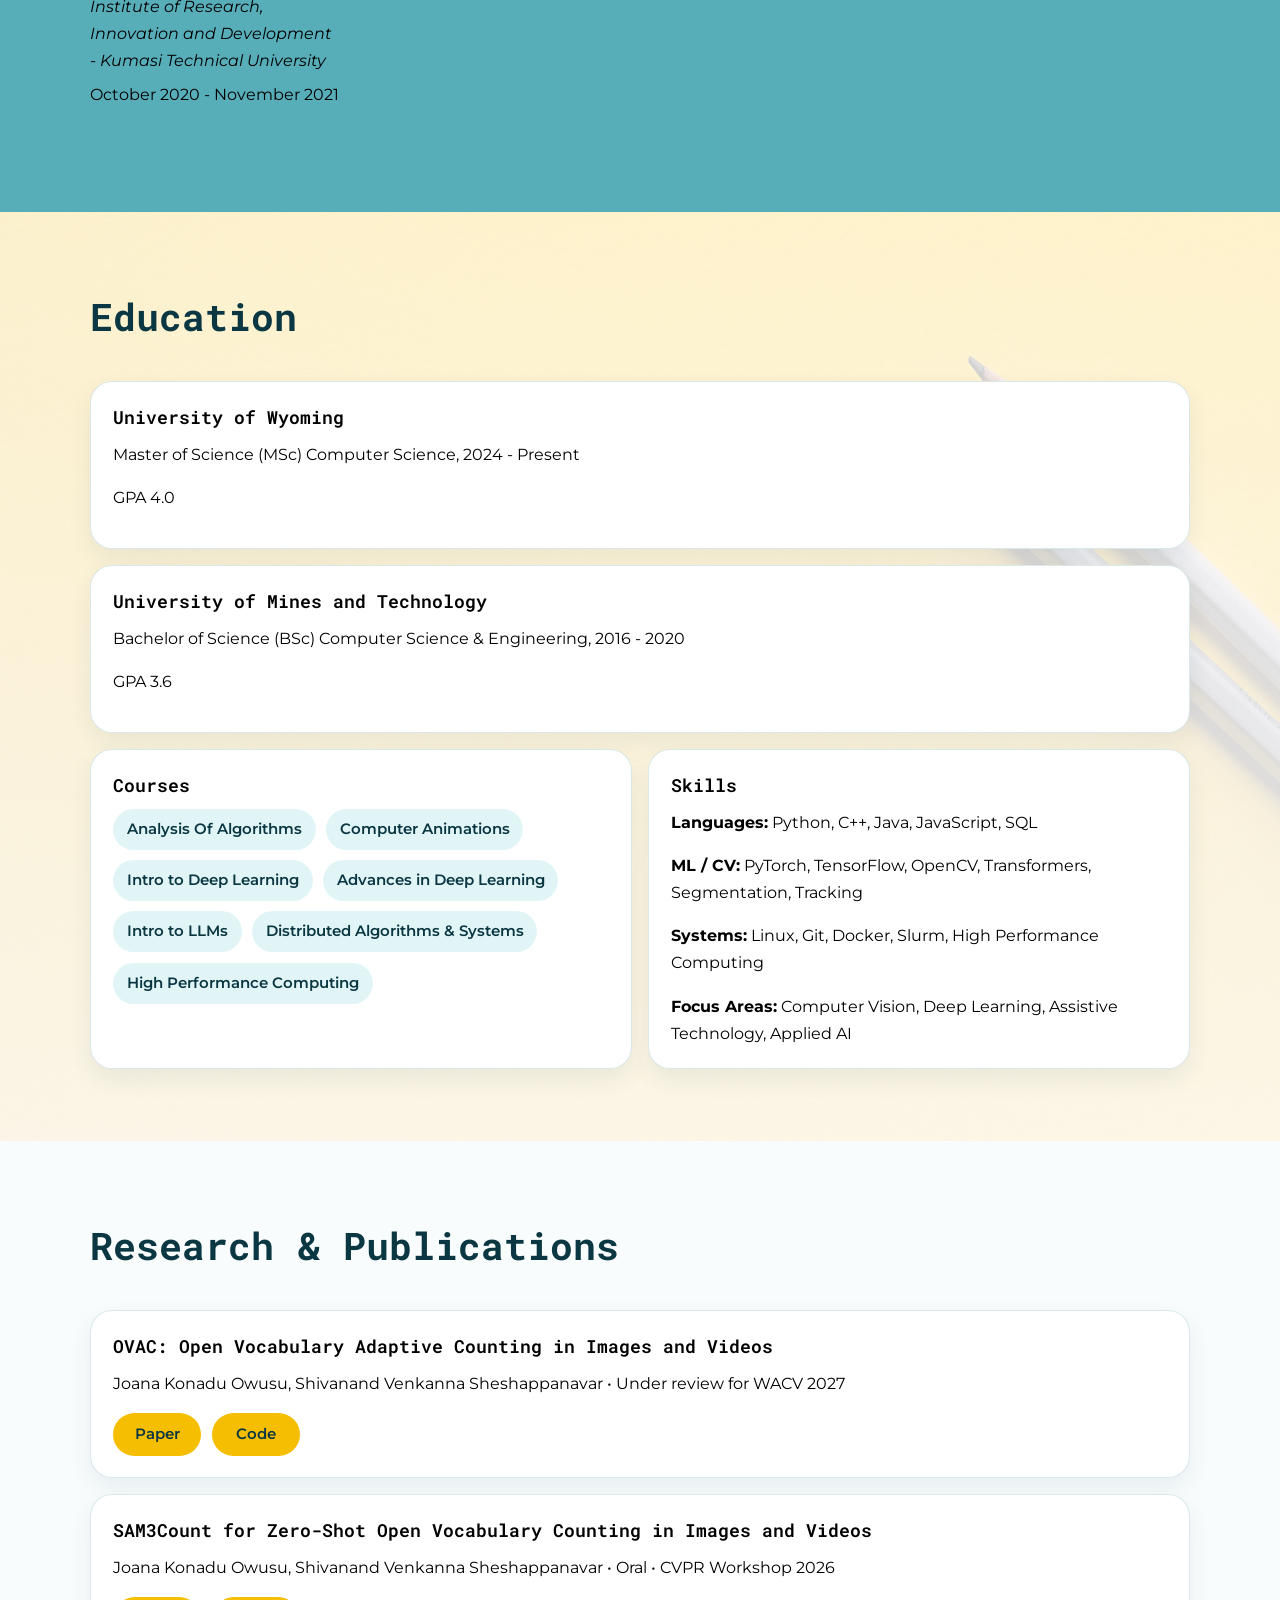
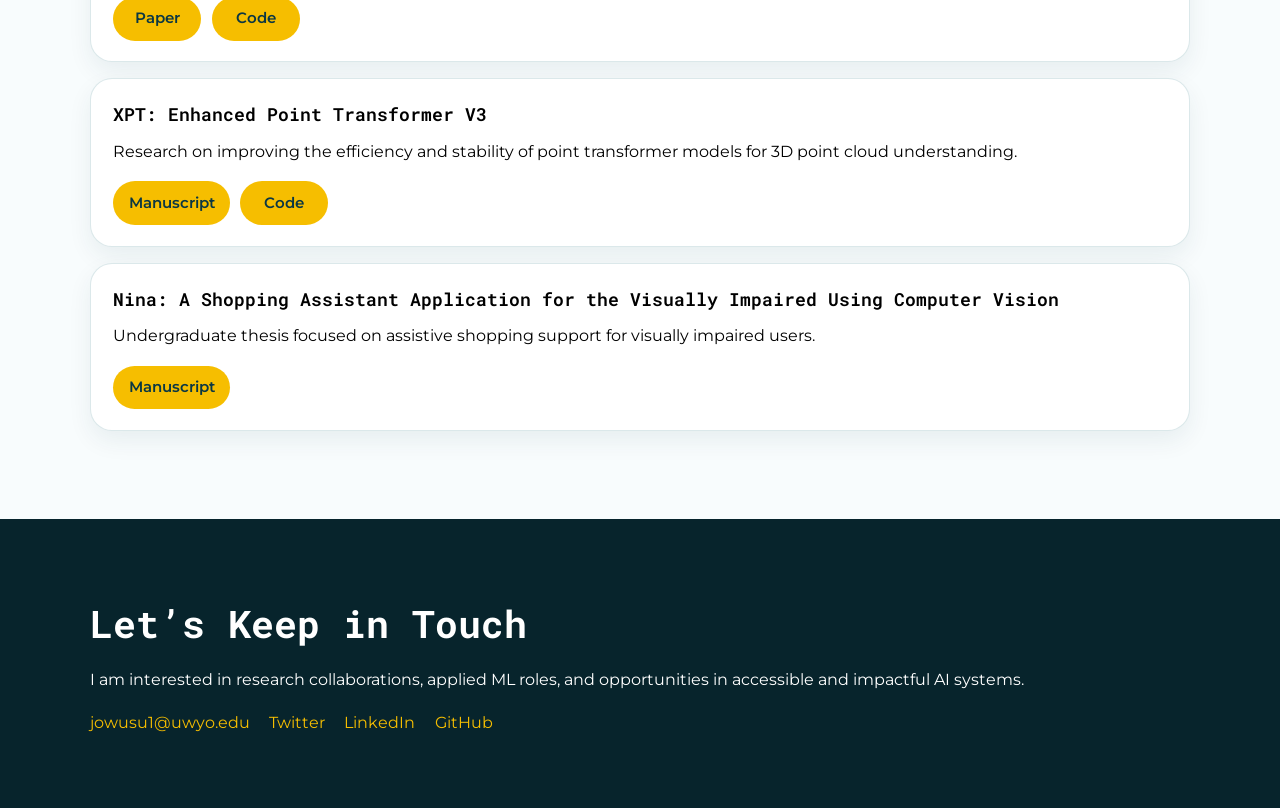
==== commit 8e763748: "Updated Paper" ====
--- a/index.html
+++ b/index.html
@@ -289,7 +289,7 @@
           <section class="pub-item pub-card">
             <div class="pub-copy">
               <h3>OVAC: Open Vocabulary Adaptive Counting in Images and Videos</h3>
-              <p>Joana Konadu Owusu, Shivanand Venkanna Sheshappanavar • Under review for ICPR 2026 </p>
+              <p>Joana Konadu Owusu, Shivanand Venkanna Sheshappanavar • Under review for WACV 2027 </p>
               <div class="pub-links" aria-label="OVAC publication links">
                 <a href="coming-soon.html" class="pub-link">Paper</a>
                 <a href="https://github.com/Joan947/OVAC" class="pub-link">Code</a>
@@ -303,7 +303,7 @@
               <h3>SAM3Count for Zero-Shot Open Vocabulary Counting in Images and Videos</h3>
               <p>Joana Konadu Owusu, Shivanand Venkanna Sheshappanavar • Oral • CVPR Workshop 2026</p>
               <div class="pub-links" aria-label="SAM3Count publication links">
-                <a href="coming-soon.html" class="pub-link">Paper</a>
+                <a href="https://openaccess.thecvf.com/content/CVPR2026W/WiCV/html/Owusu_SAM3Count_for_Zero-Shot_Open_Vocabulary_Counting_in_Images_and_Videos_CVPRW_2026_paper.html" class="pub-link">Paper</a>
                 <a href="https://github.com/Joan947/SAM3Count" class="pub-link" target="_blank" rel="noreferrer">Code</a>
               </div>
             </div>
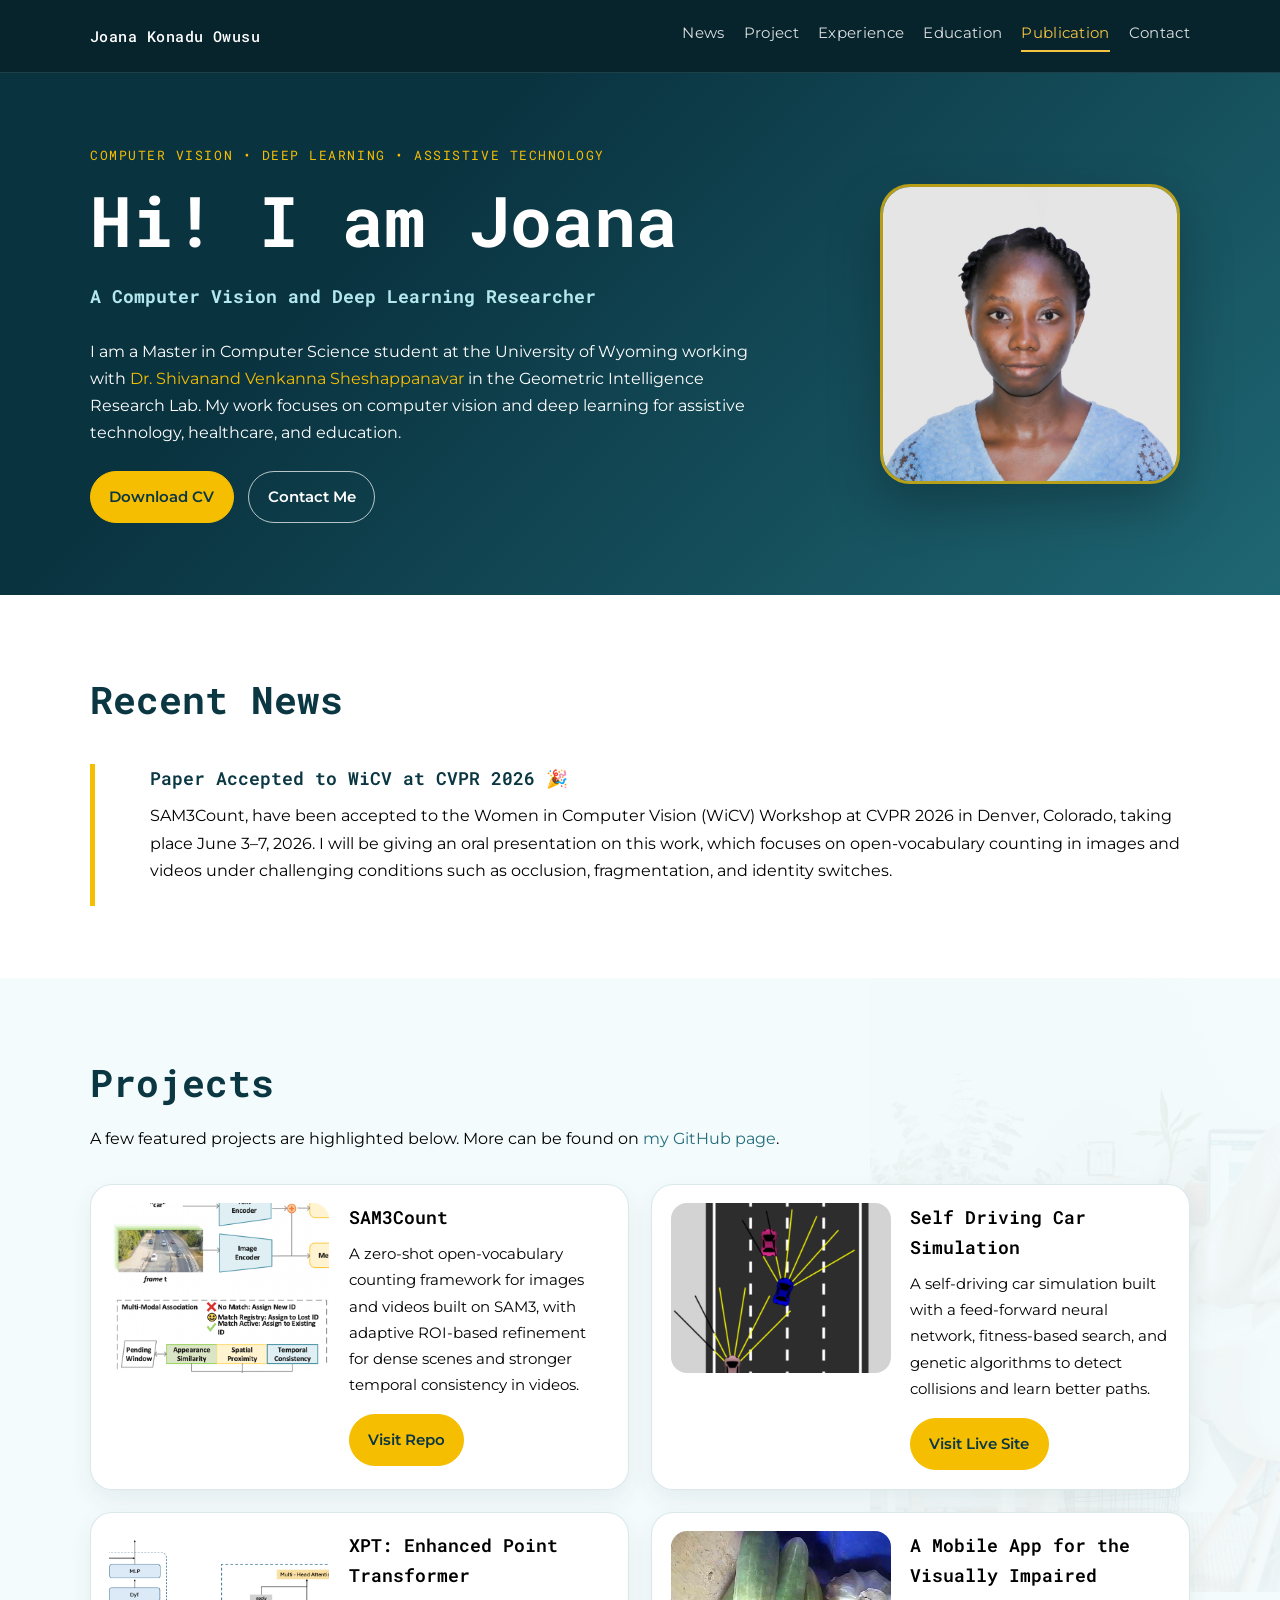
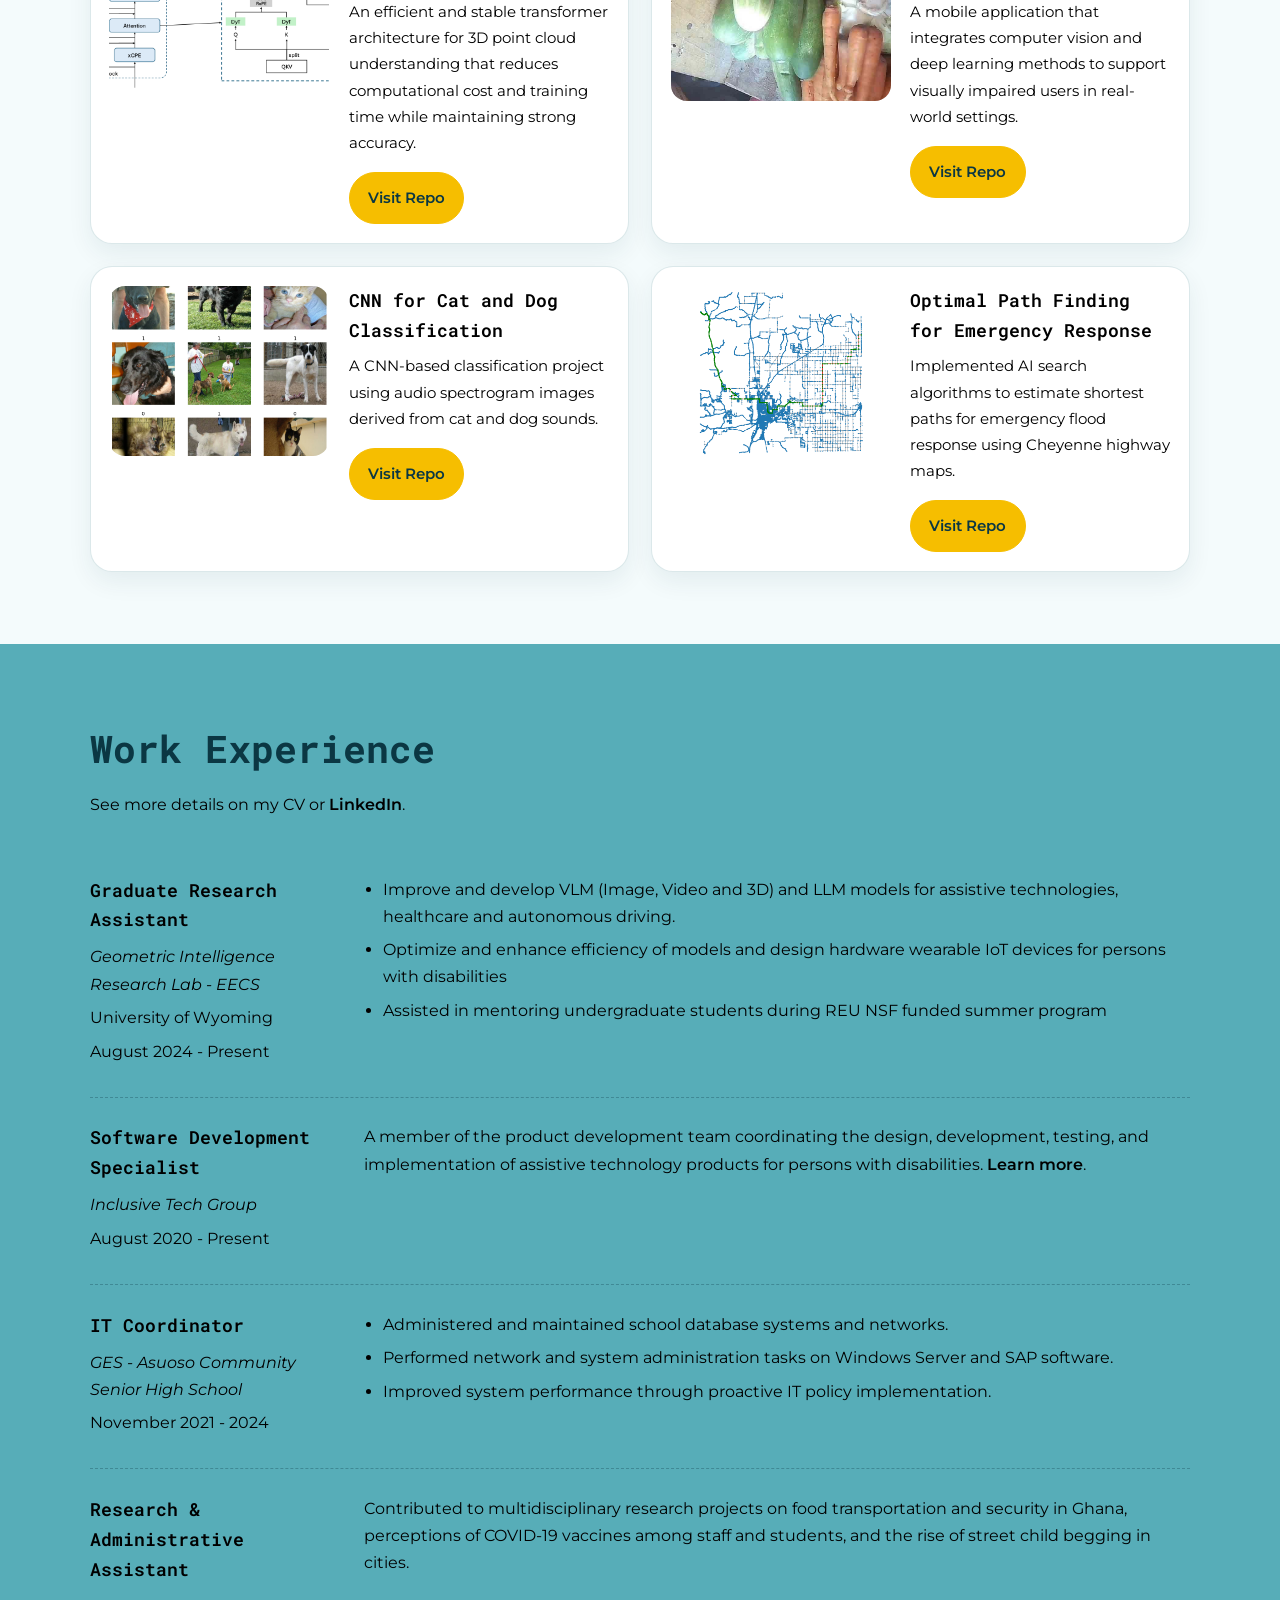
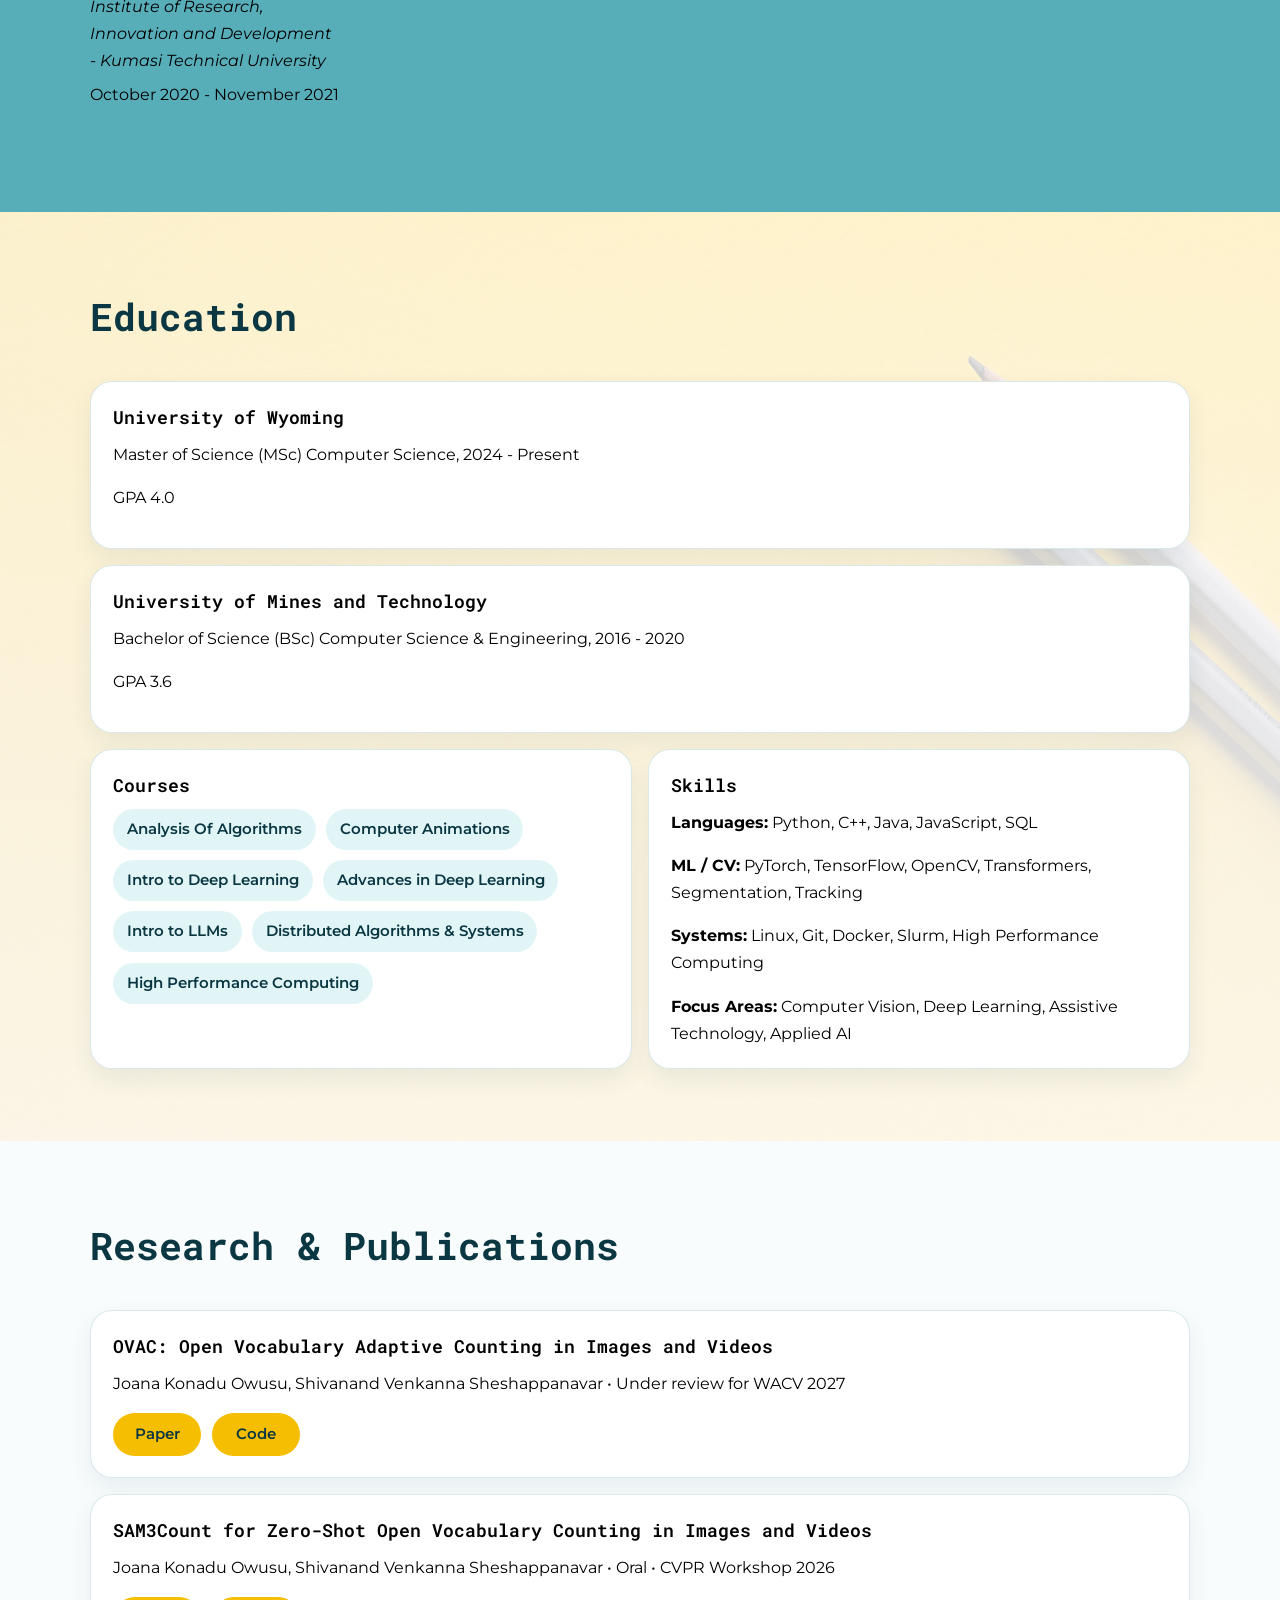
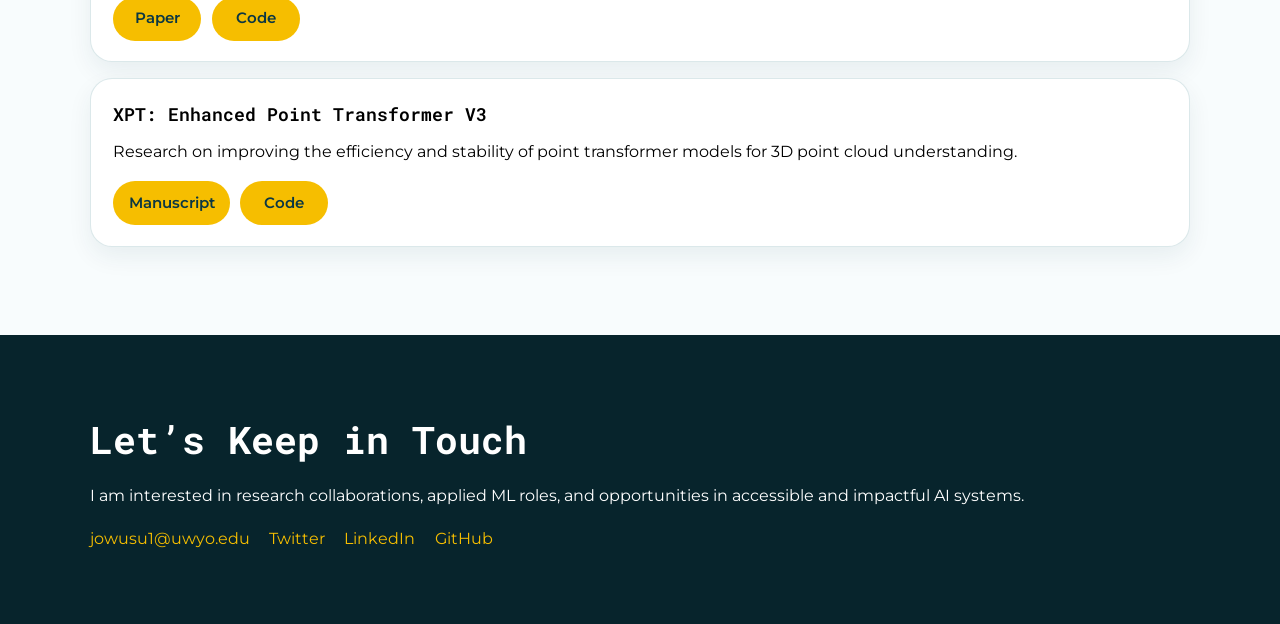
==== commit 0882f9f4: "Updated Paper link" ====
--- a/index.html
+++ b/index.html
@@ -320,15 +320,6 @@
             </div>
           </section>
 
-          <section class="pub-item pub-card">
-            <div class="pub-copy">
-              <h3>Nina: A Shopping Assistant Application for the Visually Impaired Using Computer Vision</h3>
-              <p>Undergraduate thesis focused on assistive shopping support for visually impaired users.</p>
-              <div class="pub-links" aria-label="Nina publication links">
-                <a href="https://drive.google.com/file/d/16qB2JfwC2MNoCt59psBeBaRuxaUUQEwm/view?usp=sharing" class="pub-link" target="_blank" rel="noreferrer">Manuscript</a>
-              </div>
-            </div>
-          </section>
 
         </div>
       </section>
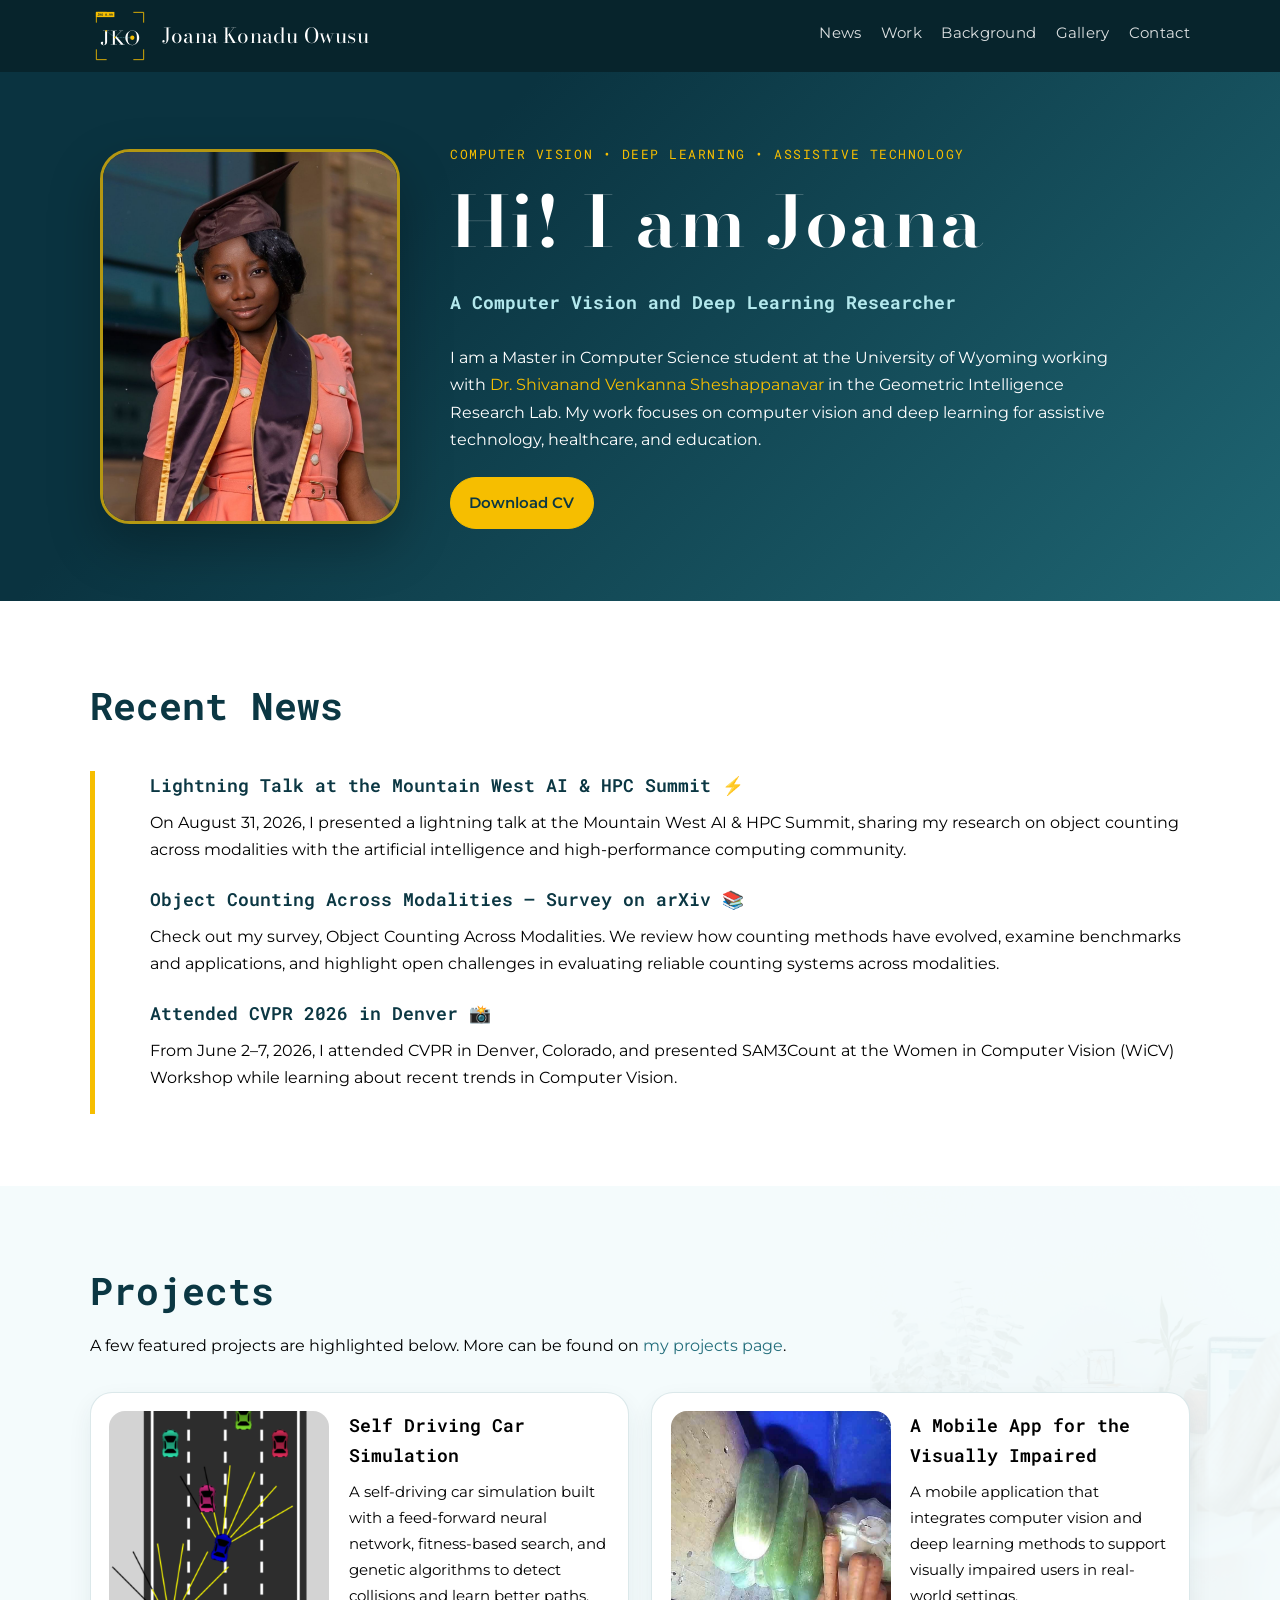
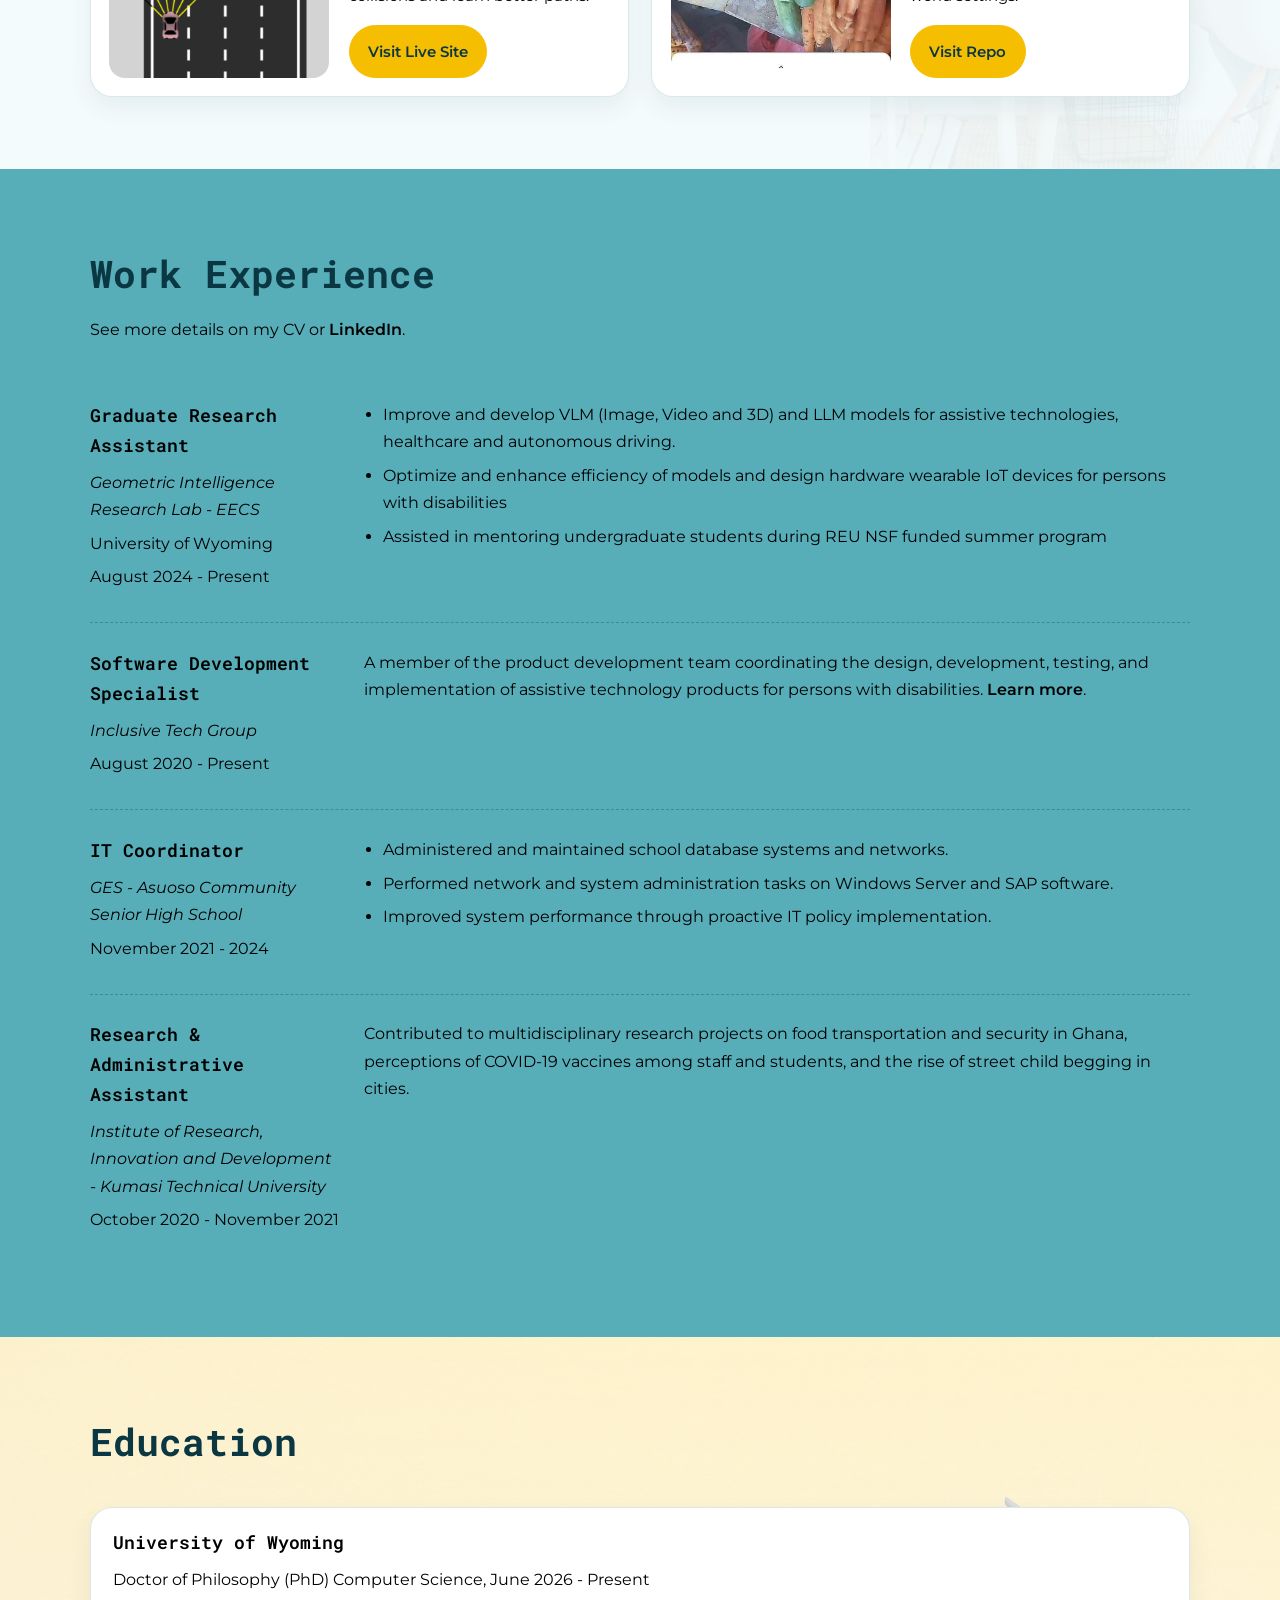
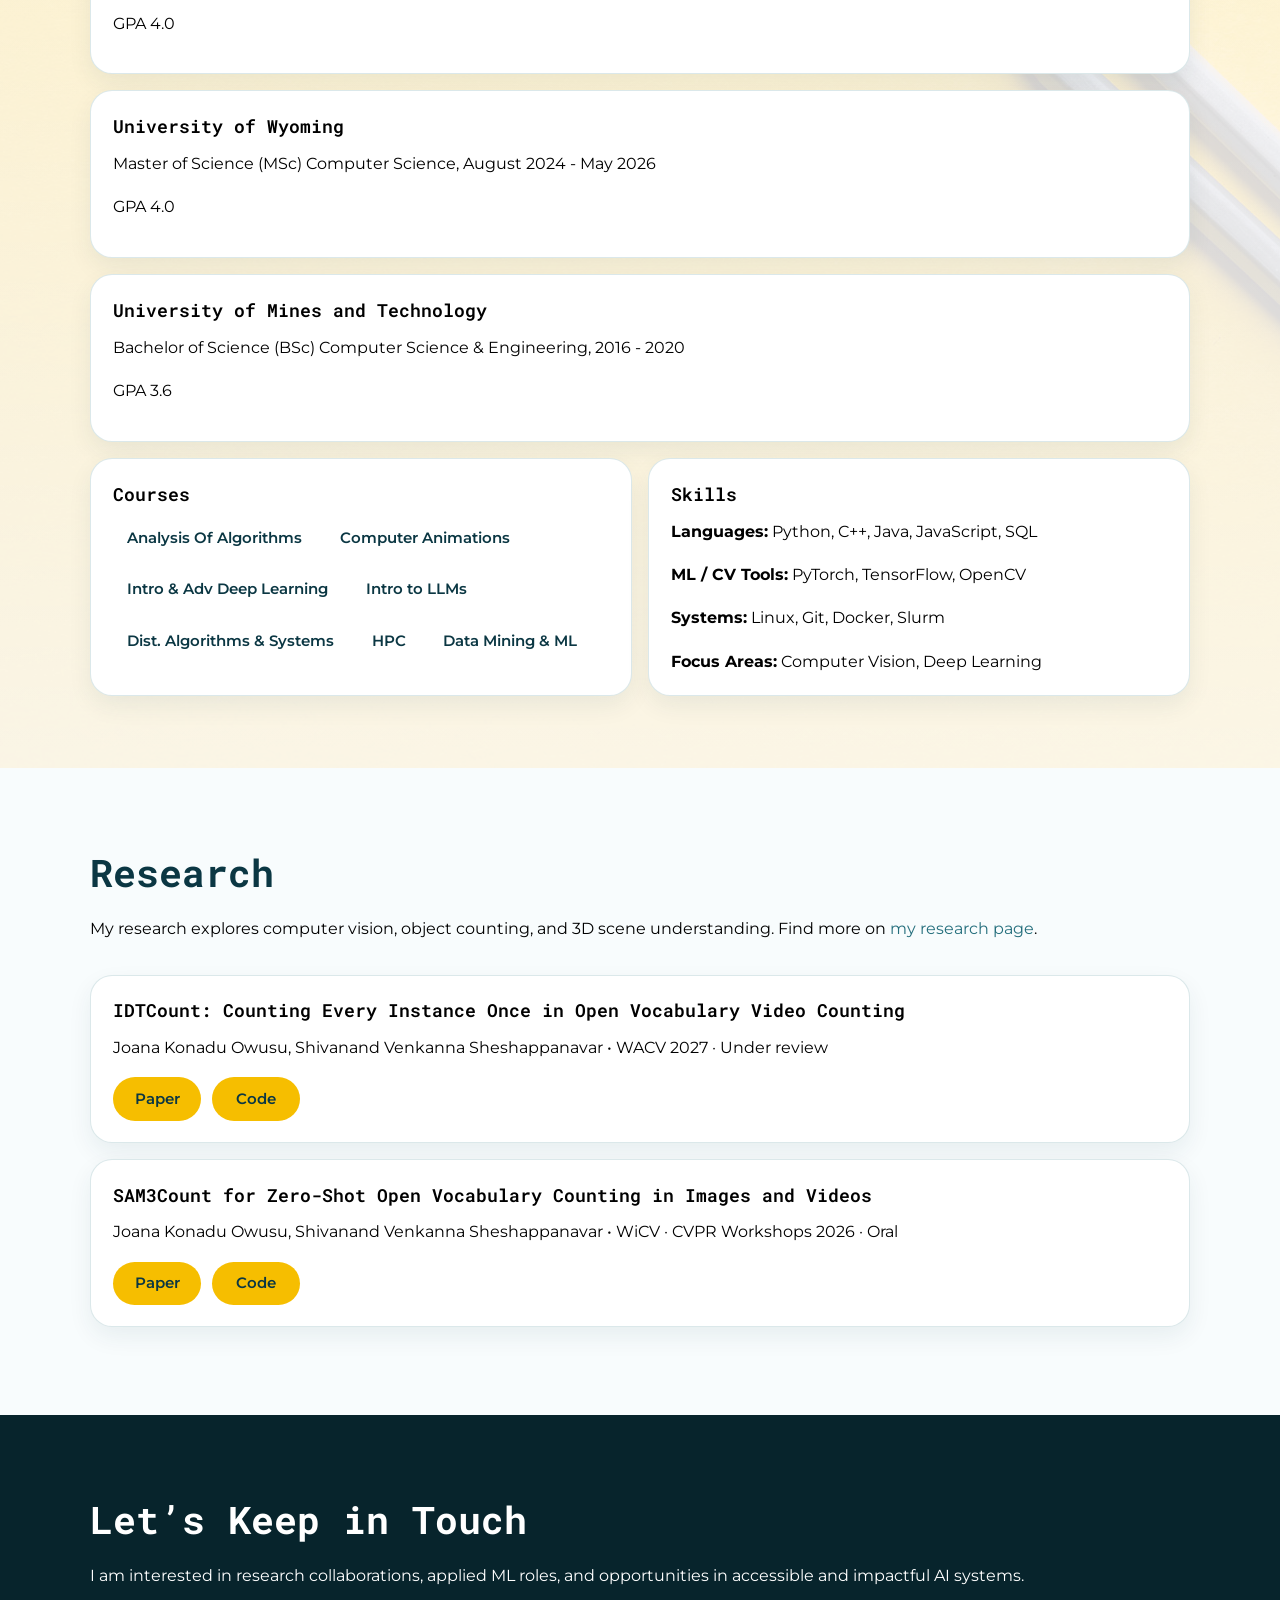
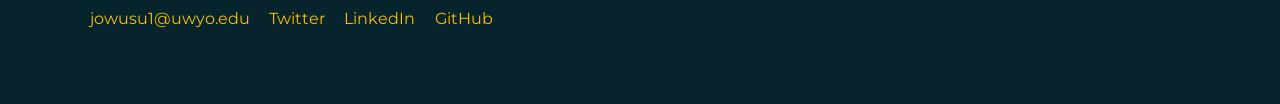
==== commit d157be23: "Added Updates" ====
--- a/index.html
+++ b/index.html
@@ -3,22 +3,36 @@
   <head>
     <meta charset="UTF-8" />
     <meta name="viewport" content="width=device-width, initial-scale=1.0" />
-    <link rel="icon" href="name_icon.ico" />
+    <link rel="icon" href="name_icon.ico" sizes="any" />
+    <link rel="icon" type="image/svg+xml" href="images/branding/favicon.svg?v=3" />
+    <link rel="apple-touch-icon" href="apple-touch-icon.png" />
     <title>Joana Konadu Owusu</title>
     <link href="https://fonts.googleapis.com/css?family=Montserrat:400,600&display=swap" rel="stylesheet" />
     <link href="https://fonts.googleapis.com/css2?family=Roboto+Mono:wght@400;500;600&display=swap" rel="stylesheet" />
-    <link rel="stylesheet" href="css/styles.css" />
+    <link href="https://fonts.googleapis.com/css2?family=Bodoni+Moda:opsz,wght@6..96,400;6..96,500;6..96,600;6..96,700&display=swap" rel="stylesheet" />
+    <link href="https://fonts.googleapis.com/css2?family=DM+Serif+Display&family=Playfair+Display:wght@700;800&display=swap" rel="stylesheet" />
+    <link rel="stylesheet" href="css/styles.css?v=8" />
+      <script>
+      // On reload, start at the top instead of jumping to the last section (#contact etc.)
+      (function () {
+        var nav = performance.getEntriesByType && performance.getEntriesByType('navigation')[0];
+        if (nav && nav.type === 'reload') {
+          if ('scrollRestoration' in history) history.scrollRestoration = 'manual';
+          if (location.hash) history.replaceState(null, '', location.pathname + location.search);
+          window.addEventListener('load', function () { window.scrollTo(0, 0); });
+        }
+      })();
+    </script>
   </head>
   <body>
     <header class="site-header">
       <div class="nav-wrap">
-        <a href="#top" class="brand">Joana Konadu Owusu</a>
+        <a href="#top" class="brand"><img src="images/branding/jko.svg" alt="" width="60" height="60" />Joana Konadu Owusu</a>
         <nav class="site-nav" aria-label="Primary navigation">
-          <a href="#news">News</a>
-          <a href="#projects">Project</a>
-          <a href="#experience">Experience</a>
-          <a href="#education">Education</a>
-          <a href="#publications">Publication</a>
+          <a href="pages/blog.html">News</a>
+          <a href="pages/research.html">Work</a>
+          <a href="#experience">Background</a>
+          <a href="pages/gallery.html">Gallery</a>
           <a href="#contact">Contact</a>
         </nav>
       </div>
@@ -27,9 +41,12 @@
     <main id="top">
       <section class="profile hero-section">
         <div class="content-wrap hero-layout">
+          <div class="profile-pic">
+            <img src="images/grad_profile.jpg" alt="Graduation portrait of Joana Konadu Owusu" />
+          </div>
           <div class="profile-content">
             <p class="eyebrow">Computer Vision • Deep Learning • Assistive Technology</p>
-            <h1  class="typed typed-line-1">Hi! I am Joana</h1>
+            <h1 class="typed typed-line-1" aria-label="Hi! I am Joana"><span class="hi-part" aria-hidden="true">Hi</span><span class="hi-bang" aria-hidden="true">!</span><span class="hi-rest" aria-hidden="true"> I am Joana</span></h1>
             <h2  class="typed typed-line-2">A Computer Vision and Deep Learning Researcher</h2>
             <p>
               I am a Master in Computer Science student at the University of Wyoming working with
@@ -38,12 +55,8 @@
               for assistive technology, healthcare, and education.
             </p>
             <div class="hero-actions">
-              <a href="Joana_Owusu_CV.pdf" download="Joana_Owusu_CV.pdf" target="_blank" class="flat-button">Download CV</a>
-              <a href="#contact" class="flat-button button-secondary">Contact Me</a>
-            </div>
-          </div>
-          <div class="profile-pic">
-            <img src="images/profilepic.jpeg" alt="Portrait of Joana Konadu Owusu" />
+              <a href="Joana_Konadu_Owusu_CV.pdf" download="Joana_Owusu_CV.pdf" target="_blank" class="flat-button">Download CV</a>
+            </div>
           </div>
         </div>
       </section>
@@ -54,13 +67,8 @@
             <h2>Recent News</h2>
           </div>
 
-          <div class="pub-card news-card">
-            <div class="pub-copy">
-              <h3>Paper Accepted to WiCV at CVPR 2026  🎉 </h3>
-              <p>
-              SAM3Count, have been accepted to the Women in Computer Vision (WiCV) Workshop at CVPR 2026 in Denver, Colorado, taking place June 3–7, 2026. I will be giving an oral presentation on this work, which focuses on open-vocabulary counting in images and videos under challenging conditions such as occlusion, fragmentation, and identity switches. </p>
-            </div>
-          </div>
+          <div data-recent-news></div>
+          <noscript><p>Visit the blog to read my news and updates.</p></noscript>
         </div>
       </section>
 
@@ -70,37 +78,12 @@
             <h2>Projects</h2>
             <p>
               A few featured projects are highlighted below. More can be found on
-              <a href="https://github.com/Joan947" target="_blank" rel="noreferrer">my GitHub page</a>.
+              <a href="pages/projects.html">my projects page</a>.
             </p>
           </div>
-
           <div class="project-grid">
-            <section class="project-item card">
-              <img src="images/sam3count.png" alt="SAM3Count architecture diagram" />
-              <div>
-                <h3>SAM3Count</h3>
-                <p>
-                  A zero-shot open-vocabulary counting framework for images and videos built on SAM3,
-                  with adaptive ROI-based refinement for dense scenes and stronger temporal consistency in videos.
-                </p>
-                <a class="btn" href="https://github.com/Joan947/SAM3Count">Visit Repo</a>
-              </div>
-            </section>
-
-            <!-- <section class="project-item card">
-              <img src="images/arc_f11.png" alt="OVAC architecture diagram" />
-              <div>
-                <h3>Open Vocabulary Adaptive Counting</h3>
-                <p>
-                  A text-prompted counting framework for images and videos that achieves state-of-the-art
-                  performance on open-vocabulary counting tasks.
-                </p>
-                <a class="btn" href="https://github.com/Joan947/OVAC" target="_blank" rel="noreferrer">Visit Repo</a>
-              </div>
-            </section> -->
-
-            <section class="project-item card">
-              <img src="images/car.png" alt="Self-driving car simulation on a road" />
+<section class="project-item card">
+              <img src="images/project/car.png" alt="Self-driving car simulation on a road" />
               <div>
                 <h3>Self Driving Car Simulation</h3>
                 <p>
@@ -110,21 +93,8 @@
                 <a class="btn" href="https://joan947.github.io/ML_CAR_Game/" target="_blank" rel="noreferrer">Visit Live Site</a>
               </div>
             </section>
-
-            <section class="project-item card">
-              <img src="images/xpt.png" alt="XPT architecture diagram" />
-              <div>
-                <h3>XPT: Enhanced Point Transformer</h3>
-                <p>
-                  An efficient and stable transformer architecture for 3D point cloud understanding that
-                  reduces computational cost and training time while maintaining strong accuracy.
-                </p>
-                <a class="btn" href="https://github.com/Joan947/XPT" target="_blank" rel="noreferrer">Visit Repo</a>
-              </div>
-            </section>
-
-            <section class="project-item card">
-              <img src="images/mobile.jpg" alt="Mobile device" />
+<section class="project-item card">
+              <img src="images/project/mobile.jpg" alt="Mobile device" />
               <div>
                 <h3>A Mobile App for the Visually Impaired</h3>
                 <p>
@@ -134,30 +104,6 @@
                 <a class="btn" href="https://github.com/Joan947/AndroidProject" target="_blank" rel="noreferrer">Visit Repo</a>
               </div>
             </section>
-
-            <section class="project-item card">
-              <img src="images/catdog.png" alt="Cats and dogs example" />
-              <div>
-                <h3>CNN for Cat and Dog Classification</h3>
-                <p>
-                  A CNN-based classification project using audio spectrogram images derived from cat and dog
-                  sounds.
-                </p>
-                <a class="btn" href="https://github.com/Joan947/CNN-for-CatDog-Spectrograph-Classification" target="_blank" rel="noreferrer">Visit Repo</a>
-              </div>
-            </section>
-
-            <section class="project-item card">
-              <img src="images/astar.png" alt="Path visualization on a map" />
-              <div>
-                <h3>Optimal Path Finding for Emergency Response</h3>
-                <p>
-                  Implemented AI search algorithms to estimate shortest paths for emergency flood response
-                  using Cheyenne highway maps.
-                </p>
-                <a class="btn" href="https://github.com/Joan947/Route_optimization" target="_blank" rel="noreferrer">Visit Repo</a>
-              </div>
-            </section>
           </div>
         </div>
       </section>
@@ -242,7 +188,13 @@
 
           <section class="edu-card">
             <h3>University of Wyoming</h3>
-            <p>Master of Science (MSc) Computer Science, 2024 - Present</p>
+            <p>Doctor of Philosophy (PhD) Computer Science, June 2026 - Present</p>
+            <p>GPA 4.0</p>
+          </section>
+
+          <section class="edu-card">
+            <h3>University of Wyoming</h3>
+            <p>Master of Science (MSc) Computer Science, August 2024 - May 2026</p>
             <p>GPA 4.0</p>
           </section>
 
@@ -258,11 +210,11 @@
               <div class="tag-list">
                 <span class="tag">Analysis Of Algorithms</span>
                 <span class="tag">Computer Animations</span>
-                <span class="tag">Intro to Deep Learning</span>
-                <span class="tag">Advances in Deep Learning</span>
+                <span class="tag">Intro &amp; Adv Deep Learning</span>
                 <span class="tag">Intro to LLMs</span>
-                <span class="tag">Distributed Algorithms &amp; Systems</span>
-                <span class="tag">High Performance Computing</span>
+                <span class="tag">Dist. Algorithms &amp; Systems</span>
+                <span class="tag">HPC</span>
+                <span class="tag">Data Mining &amp; ML</span>
               </div>
             </section>
 
@@ -270,9 +222,9 @@
               <h3>Skills</h3>
               <div class="skill-block">
                 <p><strong>Languages:</strong> Python, C++, Java, JavaScript, SQL</p>
-                <p><strong>ML / CV:</strong> PyTorch, TensorFlow, OpenCV, Transformers, Segmentation, Tracking</p>
-                <p><strong>Systems:</strong> Linux, Git, Docker, Slurm, High Performance Computing</p>
-                <p><strong>Focus Areas:</strong> Computer Vision, Deep Learning, Assistive Technology, Applied AI</p>
+                <p><strong>ML / CV Tools:</strong> PyTorch, TensorFlow, OpenCV</p>
+                <p><strong>Systems:</strong> Linux, Git, Docker, Slurm </p>
+                <p><strong>Focus Areas:</strong> Computer Vision, Deep Learning</p>
               </div>
             </section>
           </div>
@@ -280,20 +232,22 @@
       </section>
 
       
-      <section id="publications" class="publications section-block">
+      <section id="research" class="publications section-block">
         <div class="content-wrap item-details">
           <div class="section-heading">
-            <h2>Research &amp; Publications</h2>
-          </div>
-
+            <h2>Research</h2>
+            <p>
+              My research explores computer vision, object counting, and 3D scene understanding.
+              Find more on <a href="pages/publications.html" style="color: var(--color-mid);">my research page</a>.
+            </p>
+          </div>
           <section class="pub-item pub-card">
             <div class="pub-copy">
-              <h3>OVAC: Open Vocabulary Adaptive Counting in Images and Videos</h3>
-              <p>Joana Konadu Owusu, Shivanand Venkanna Sheshappanavar • Under review for WACV 2027 </p>
-              <div class="pub-links" aria-label="OVAC publication links">
-                <a href="coming-soon.html" class="pub-link">Paper</a>
-                <a href="https://github.com/Joan947/OVAC" class="pub-link">Code</a>
-                <!-- <a href="coming-soon.html" class="pub-link">BibTeX</a> -->
+              <h3>IDTCount: Counting Every Instance Once in Open Vocabulary Video Counting</h3>
+              <p>Joana Konadu Owusu, Shivanand Venkanna Sheshappanavar • WACV 2027 · Under review</p>
+              <div class="pub-links">
+                <a href="https://openreview.net/pdf?id=FNnVIBdmQP" class="pub-link" target="_blank" rel="noreferrer">Paper</a>
+                <a href="https://github.com/Joan947/OVAC" class="pub-link" target="_blank" rel="noreferrer">Code</a>
               </div>
             </div>
           </section>
@@ -301,26 +255,13 @@
           <section class="pub-item pub-card">
             <div class="pub-copy">
               <h3>SAM3Count for Zero-Shot Open Vocabulary Counting in Images and Videos</h3>
-              <p>Joana Konadu Owusu, Shivanand Venkanna Sheshappanavar • Oral • CVPR Workshop 2026</p>
-              <div class="pub-links" aria-label="SAM3Count publication links">
-                <a href="https://openaccess.thecvf.com/content/CVPR2026W/WiCV/html/Owusu_SAM3Count_for_Zero-Shot_Open_Vocabulary_Counting_in_Images_and_Videos_CVPRW_2026_paper.html" class="pub-link">Paper</a>
+              <p>Joana Konadu Owusu, Shivanand Venkanna Sheshappanavar • WiCV · CVPR Workshops 2026 · Oral</p>
+              <div class="pub-links">
+                <a href="https://openaccess.thecvf.com/content/CVPR2026W/WiCV/html/Owusu_SAM3Count_for_Zero-Shot_Open_Vocabulary_Counting_in_Images_and_Videos_CVPRW_2026_paper.html" class="pub-link" target="_blank" rel="noreferrer">Paper</a>
                 <a href="https://github.com/Joan947/SAM3Count" class="pub-link" target="_blank" rel="noreferrer">Code</a>
               </div>
             </div>
           </section>
-
-          <section class="pub-item pub-card">
-            <div class="pub-copy">
-              <h3>XPT: Enhanced Point Transformer V3</h3>
-              <p>Research on improving the efficiency and stability of point transformer models for 3D point cloud understanding.</p>
-              <div class="pub-links" aria-label="XPT publication links">
-                <a href="https://drive.google.com/file/d/1WwgbGLvQV4104DEeLnZeuevfpYZXNc57/view?usp=sharing" class="pub-link">Manuscript</a>
-                <a href="https://github.com/Joan947/XPT" class="pub-link" target="_blank" rel="noreferrer">Code</a>
-              </div>
-            </div>
-          </section>
-
-
         </div>
       </section>
 
@@ -338,13 +279,22 @@
       </footer>
     </main>
 
+    <script src="js/posts.js?v=3" defer></script>
+    <script src="js/news.js?v=3" defer></script>
     <script>
       const navLinks = document.querySelectorAll('.site-nav a');
-      const sections = document.querySelectorAll('#news, #projects, #experience, #education, #publications, #contact');
+      const sections = document.querySelectorAll('#news, #projects, #research, #experience, #education, #contact');
 
       function setActiveLink(id) {
+        // Background covers both work experience and education.
+        if (id === 'education') id = 'experience';
         navLinks.forEach((link) => {
-          const isActive = link.getAttribute('href') === `#${id}`;
+          const href = link.getAttribute('href');
+          const isActive = (id === 'projects' || id === 'research')
+            ? href === 'research.html'
+            : id === 'news'
+              ? href === 'blog.html'
+              : href === `#${id}`;
           link.classList.toggle('active', isActive);
           if (isActive) {
             link.setAttribute('aria-current', 'page');
--- a/css/styles.css
+++ b/css/styles.css
@@ -1,11 +1,35 @@
 /*
-COLOR PALETTE 2
-FFFFFF - white
-F6BE00 - accent yellow
-93DAE1 - light blue
-0B3743 - midnight green
-246E7C - carribean current
+  COLOR PALETTE
+  Every colour on the site comes from the variables below - change them here.
 */
+
+/* Original - midnight teal + yellow */
+:root {
+  --color-bg: #ffffff;
+  --color-surface: #ffffff;
+  --color-text: #0b3743;
+  --color-heading: #0b3743;
+  --color-ink: #000000;
+  --color-header-bg: #07242c;
+  --color-on-dark: #ffffff;
+  --color-hero-start: #0a3340;
+  --color-hero-end: #1f6673;
+  --color-hero-text: #ffffff;
+  --color-hero-subtitle: #b3e8ed;
+  --color-hero-link: #f6be00;
+  --color-accent: #f6be00;
+  --color-on-accent: #0b3743;
+  --color-accent-ink: #f6be00;
+  --color-highlight: #f4c542;
+  --color-eyebrow: #f6be00;
+  --color-mid: #246e7c;
+  --color-soft: var(--color-soft);
+  --color-soft-hover: var(--color-soft-hover);
+  --color-section-alt: #f4fbfc;
+  --color-section-alt-2: #f8fcfd;
+  --color-work-bg: #57adb8;
+  --color-work-text: #000000;
+}
 
 html {
   box-sizing: border-box;
@@ -19,11 +43,11 @@
 body {
   margin: 0;
   padding: 0;
-  color: #0b3743;
+  color: var(--color-text);
   font-family: 'Montserrat', sans-serif;
   font-size: 16px;
   line-height: 1.7;
-  background: #ffffff;
+  background: var(--color-bg);
 }
 
 img {
@@ -36,7 +60,7 @@
 }
 
 a {
-  color: #f6be00;
+  color: var(--color-accent);
   text-decoration: none;
   transition: all 0.2s ease;
 }
@@ -55,12 +79,12 @@
 h1 {
   font-size: clamp(2.7rem, 6vw, 4.4rem);
   line-height: 1.05;
-  color: #ffffff;
+  color: var(--color-hero-text);
 }
 
 h2 {
   font-size: clamp(1.9rem, 3vw, 2.4rem);
-  color: #0b3743;
+  color: var(--color-heading);
   margin-bottom: 0.6rem;
 }
 
@@ -95,10 +119,10 @@
   position: sticky;
   top: 0;
   z-index: 1000;
-  background: #07242c;
+  background: var(--color-header-bg);
   /* background: rgba(11, 55, 67, 0.96); */
   backdrop-filter: blur(10px);
-  border-bottom: 1px solid rgba(147, 218, 225, 0.16);
+  border-bottom: 1px solid color-mix(in srgb, var(--color-soft) 16%, transparent);
 }
 
 .nav-wrap {
@@ -110,11 +134,14 @@
 }
 
 .brand {
-  font-family: 'Roboto Mono', sans-serif;
-  font-size: 0.96rem;
-  font-weight: 500;
-  color: #ffffff;
-  letter-spacing: 0.03em;
+  display: inline-flex;
+  align-items: center;
+  gap: 0.75rem;
+  font-family: Didot, 'Bodoni 72', 'Bodoni Moda', 'Playfair Display', serif;
+  font-size: 1.3rem;
+  font-weight: 400;
+  color: var(--color-on-dark);
+  letter-spacing: 0.01em;
 }
 
 .site-nav {
@@ -133,22 +160,22 @@
 
 
 .site-nav a:hover {
-  color: #ffffff;
-  border-bottom-color: #f6be00;
+  color: var(--color-on-dark);
+  border-bottom-color: var(--color-accent);
   opacity: 1;
 }
 .site-nav a.active {
-  color: #f4c542;
-  border-bottom: 2px solid #f4c542;
+  color: var(--color-highlight);
+  border-bottom: 2px solid var(--color-highlight);
 }
 .hero-section {
-  background: linear-gradient(135deg, #0a3340 30%, #1f6673 100%);
-  color: #ffffff;
+  background: linear-gradient(135deg, var(--color-hero-start) 30%, var(--color-hero-end) 100%);
+  color: var(--color-hero-text);
 }
 
 .hero-layout {
   display: grid;
-  grid-template-columns: minmax(0, 1.45fr) minmax(260px, 320px);
+  grid-template-columns: minmax(260px, 320px) minmax(0, 1.45fr);
   align-items: center;
   gap: 2.5rem;
 }
@@ -189,7 +216,7 @@
 
 
 .profile-content h2 {
-  color: #b3e8ed;
+  color: var(--color-hero-subtitle);
   font-size: 1.15rem;
   margin: 1rem 0 1.1rem;
 }
@@ -199,7 +226,7 @@
 }
 
 .profile-content a {
-  color: #f6be00;
+  color: var(--color-hero-link);
 }
 
 .eyebrow {
@@ -207,7 +234,7 @@
   text-transform: uppercase;
   letter-spacing: 0.12em;
   font-size: 0.8rem;
-  color: #f6be00;
+  color: var(--color-eyebrow);
   margin-bottom: 1rem;
 }
 
@@ -224,11 +251,11 @@
 
 .profile-pic {
   width: 300px;
-  height: 300px;
+  height: 375px;
   justify-self: center;
   overflow: hidden;
   border-radius: 30px;
-  border: 3px solid rgba(246, 190, 0, 0.72);
+  border: 3px solid color-mix(in srgb, var(--color-accent) 72%, transparent);
   box-shadow: 0 22px 52px rgba(0, 0, 0, 0.26);
 }
 
@@ -244,9 +271,9 @@
   display: inline-block;
   padding: 0.78rem 1.15rem;
   border-radius: 999px;
-  border: 1px solid #F6BE00;
-  color: #0b3743;
-  background: #F6BE00;
+  border: 1px solid var(--color-accent);
+  color: var(--color-on-accent);
+  background: var(--color-accent);
   font-weight: 600;
   font-size: 0.94rem;
 }
@@ -259,17 +286,17 @@
 
 .button-secondary {
   background: transparent;
-  color: #ffffff;
-  border-color: rgba(255, 255, 255, 0.7);
+  color: var(--color-hero-text);
+  border-color: color-mix(in srgb, var(--color-hero-text) 70%, transparent);
 }
 
 .button-secondary:hover {
-  background: rgba(255, 255, 255, 0.08);
+  background: color-mix(in srgb, var(--color-hero-text) 8%, transparent);
 }
 
 .section-block {
   scroll-margin-top: 92px;
-  color: #000;
+  color: var(--color-ink);
 }
 
 .section-heading {
@@ -278,14 +305,14 @@
 
 .img-wrap {
   position: relative;
-  background: #f4fbfc;
+  background: var(--color-section-alt);
 }
 
 .img-wrap::before {
   content: "";
   position: absolute;
   inset: 0;
-  background-image: url(../images/projects.jpg);
+  background-image: url(../images/project/projects.jpg);
   background-repeat: no-repeat;
   background-position: top right;
   background-size: min(32%, 420px);
@@ -294,17 +321,17 @@
 }
 
 .news {
-  background: #ffffff;
+  background: var(--color-bg);
 }
 
 .news-card {
-  border-left: 5px solid #f6be00;
+  border-left: 5px solid var(--color-accent);
   padding-left: 5%;
   padding-bottom: 2%;
 }
 
 .news-card h3 {
-  color: #0b3743;
+  color: var(--color-heading);
 }
 
 .projects {
@@ -312,7 +339,7 @@
 }
 
 .projects a:not(.btn) {
-  color: #246e7c;
+  color: var(--color-mid);
 }
 
 .project-grid {
@@ -324,10 +351,10 @@
 .card,
 .edu-card,
 .pub-item {
-  background: #ffffff;
-  border: 1px solid rgba(36, 110, 124, 0.16);
+  background: var(--color-surface);
+  border: 1px solid color-mix(in srgb, var(--color-mid) 16%, transparent);
   border-radius: 22px;
-  box-shadow: 0 10px 25px rgba(11, 55, 67, 0.07);
+  box-shadow: 0 10px 25px color-mix(in srgb, var(--color-text) 7%, transparent);
 }
 
 .project-item {
@@ -351,12 +378,12 @@
 
 .work-experience {
   /* background: #8fd4dd; */
-  background: #57adb8;
-  color: #000;
+  background: var(--color-work-bg);
+  color: var(--color-work-text);
 }
 
 .divider > section {
-  border-bottom: 1px dashed rgba(11, 55, 67, 0.3);
+  border-bottom: 1px dashed color-mix(in srgb, var(--color-text) 30%, transparent);
   padding: 1.6rem 0;
 }
 
@@ -382,12 +409,12 @@
 
 .job-summary a,
 .work-experience a {
-  color: #000;
+  color: var(--color-work-text);
   font-weight: 600;
 }
 
 .education {
-  background: linear-gradient(rgba(255, 255, 255, 0.8), rgba(255, 255, 255, 0.9)),
+  background: linear-gradient(color-mix(in srgb, var(--color-bg) 80%, transparent), color-mix(in srgb, var(--color-bg) 90%, transparent)),
     url(../images/joanna-kosinska-unsplash.jpg) center/cover no-repeat;
 }
 
@@ -419,8 +446,8 @@
   align-items: center;
   padding: 0.5rem 0.85rem;
   border-radius: 999px;
-  background: rgba(147, 218, 225, 0.28);
-  color: #0b3743;
+  background: color-mix(in srgb, var(--color-soft) 28%, transparent);
+  color: var(--color-text);
   font-size: 0.92rem;
   font-weight: 600;
 }
@@ -430,7 +457,7 @@
 }
 
 .publications {
-  background: #f8fcfd;
+  background: var(--color-section-alt-2);
 }
 
 .pub-card {
@@ -459,43 +486,43 @@
   font-size: 0.92rem;
   font-weight: 600;
   text-decoration: none;
-  background: #f6be00 !important;
-  border-color: #f6be00 !important;
-  color: #0b3743 !important;
+  background: var(--color-accent) !important;
+  border-color: var(--color-accent) !important;
+  color: var(--color-on-accent) !important;
 }
 
 .pub-link:hover,
 .pub-link:focus,
 .pub-link:active {
 
-  border: 1px solid #f6be00 !important;
+  border: 1px solid var(--color-accent) !important;
   background: transparent !important;
-  color: #f6be00 !important;
+  color: var(--color-accent-ink) !important;
 }
 
 /* .pub-link:hover {
   opacity: 1;
   background: #f6be00;
   border-color: #f6be00;
-  color: #0b3743;
+  color: var(--color-text);
 } */
 
 
 .pub-item h3 a {
-  color: #0b3743;
+  color: var(--color-heading);
 }
 
 .pub-item h3 a:hover {
-  color: #246e7c;
+  color: var(--color-mid);
 }
 
 footer {
-  background: #07242c;
-  color: #ffffff;
+  background: var(--color-header-bg);
+  color: var(--color-on-dark);
 }
 
 footer h2 {
-  color: #ffffff;
+  color: var(--color-on-dark);
 }
 
 .contact-list {
@@ -507,7 +534,7 @@
 }
 
 .contact-list a {
-  color: #f6be00;
+  color: var(--color-accent);
 }
 
 @media screen and (max-width: 900px) {
@@ -525,7 +552,7 @@
 
   .profile-pic {
     width: 260px;
-    height: 260px;
+    height: 325px;
   }
 }
 
@@ -548,7 +575,7 @@
 
   .profile-pic {
     width: 220px;
-    height: 220px;
+    height: 275px;
   }
 
   .hero-actions {
@@ -573,11 +600,11 @@
 /* v6 adjustments */
 .hero-actions .flat-button,
 .hero-actions .flat-button:visited {
-  color: #0b3743;
+  color: var(--color-on-accent);
 }
 .hero-actions .button-secondary,
 .hero-actions .button-secondary:visited {
-  color: #ffffff;
+  color: var(--color-hero-text);
 }
 .pub-card {
   display: block;
@@ -590,22 +617,22 @@
   justify-content: flex-start;
 }
 .pub-link {
-  background: #93dae1;
-  border-color: #93dae1;
+  background: var(--color-soft);
+  border-color: var(--color-soft);
 }
 
 .pub-link,
 .pub-link:visited {
-  background: #93dae1;
-  border-color: #93dae1;
-  color: #0b3743;
+  background: var(--color-soft);
+  border-color: var(--color-soft);
+  color: var(--color-text);
 }
 .pub-link:hover,
 .pub-link:focus {
   opacity: 1;
-  background: #7ecfd8;
-  border-color: #7ecfd8;
-  color: #0b3743;
+  background: var(--color-soft-hover);
+  border-color: var(--color-soft-hover);
+  color: var(--color-text);
 }
 
 
@@ -626,4 +653,52 @@
     animation: none;
     opacity: 1;
   }
-}+}
+/* Match homepage project images to the adjacent text and button height. */
+@media screen and (min-width: 901px) {
+  #projects .project-item > img {
+    height: 0;
+    min-height: 100%;
+    align-self: stretch;
+  }
+}
+
+.brand > img { flex: 0 0 60px; width: 60px; height: 60px; }
+
+/* Hero greeting: same serif as the name in the header (Bodoni Moda), semi-bold, stretched 10% */
+.hero-section h1 {
+  font-family: 'Bodoni Moda', 'Bodoni 72', Didot, Georgia, serif;
+  font-weight: 600;
+  line-height: 1.15;
+  padding-bottom: 0.12em; /* room for descenders inside the typing animation */
+  letter-spacing: 0.01em;
+  transform: scaleX(1.10);
+  transform-origin: left center;
+}
+
+/* Greeting: "Hi" types in, the "!" blinks like a cursor, then "I am Joana" continues. */
+.typed.typed-line-1 {
+  display: block;
+  width: auto;
+  animation: none;
+  white-space: nowrap;
+}
+.typed-line-1 span { display: inline-block; white-space: pre; }
+.hi-part { clip-path: inset(0 100% 0 0); animation: reveal-clip 0.45s steps(8, end) 0.1s forwards; }
+.hi-bang { opacity: 0; animation: show 0s linear 0.55s forwards, bang-blink 0.5s step-end 0.9s 3; }
+.hi-rest { clip-path: inset(0 100% 0 0); animation: reveal-clip 1.3s steps(22, end) 2.4s forwards; }
+@keyframes reveal-clip { to { clip-path: inset(0 0 0 0); } }
+@keyframes show { to { opacity: 1; } }
+@keyframes bang-blink { 0% { opacity: 1; } 50% { opacity: 0; } }
+@media screen and (min-width: 750px) {
+  .typed-line-2 {
+    animation:
+      reveal-line 0s linear 3.8s forwards,
+      typing 2.2s steps(52, end) 3.8s forwards,
+      blink-caret 0.8s step-end 3.8s 6;
+  }
+}
+@media (prefers-reduced-motion: reduce) {
+  .hi-part, .hi-rest { clip-path: none; animation: none; }
+  .hi-bang { opacity: 1; animation: none; }
+}
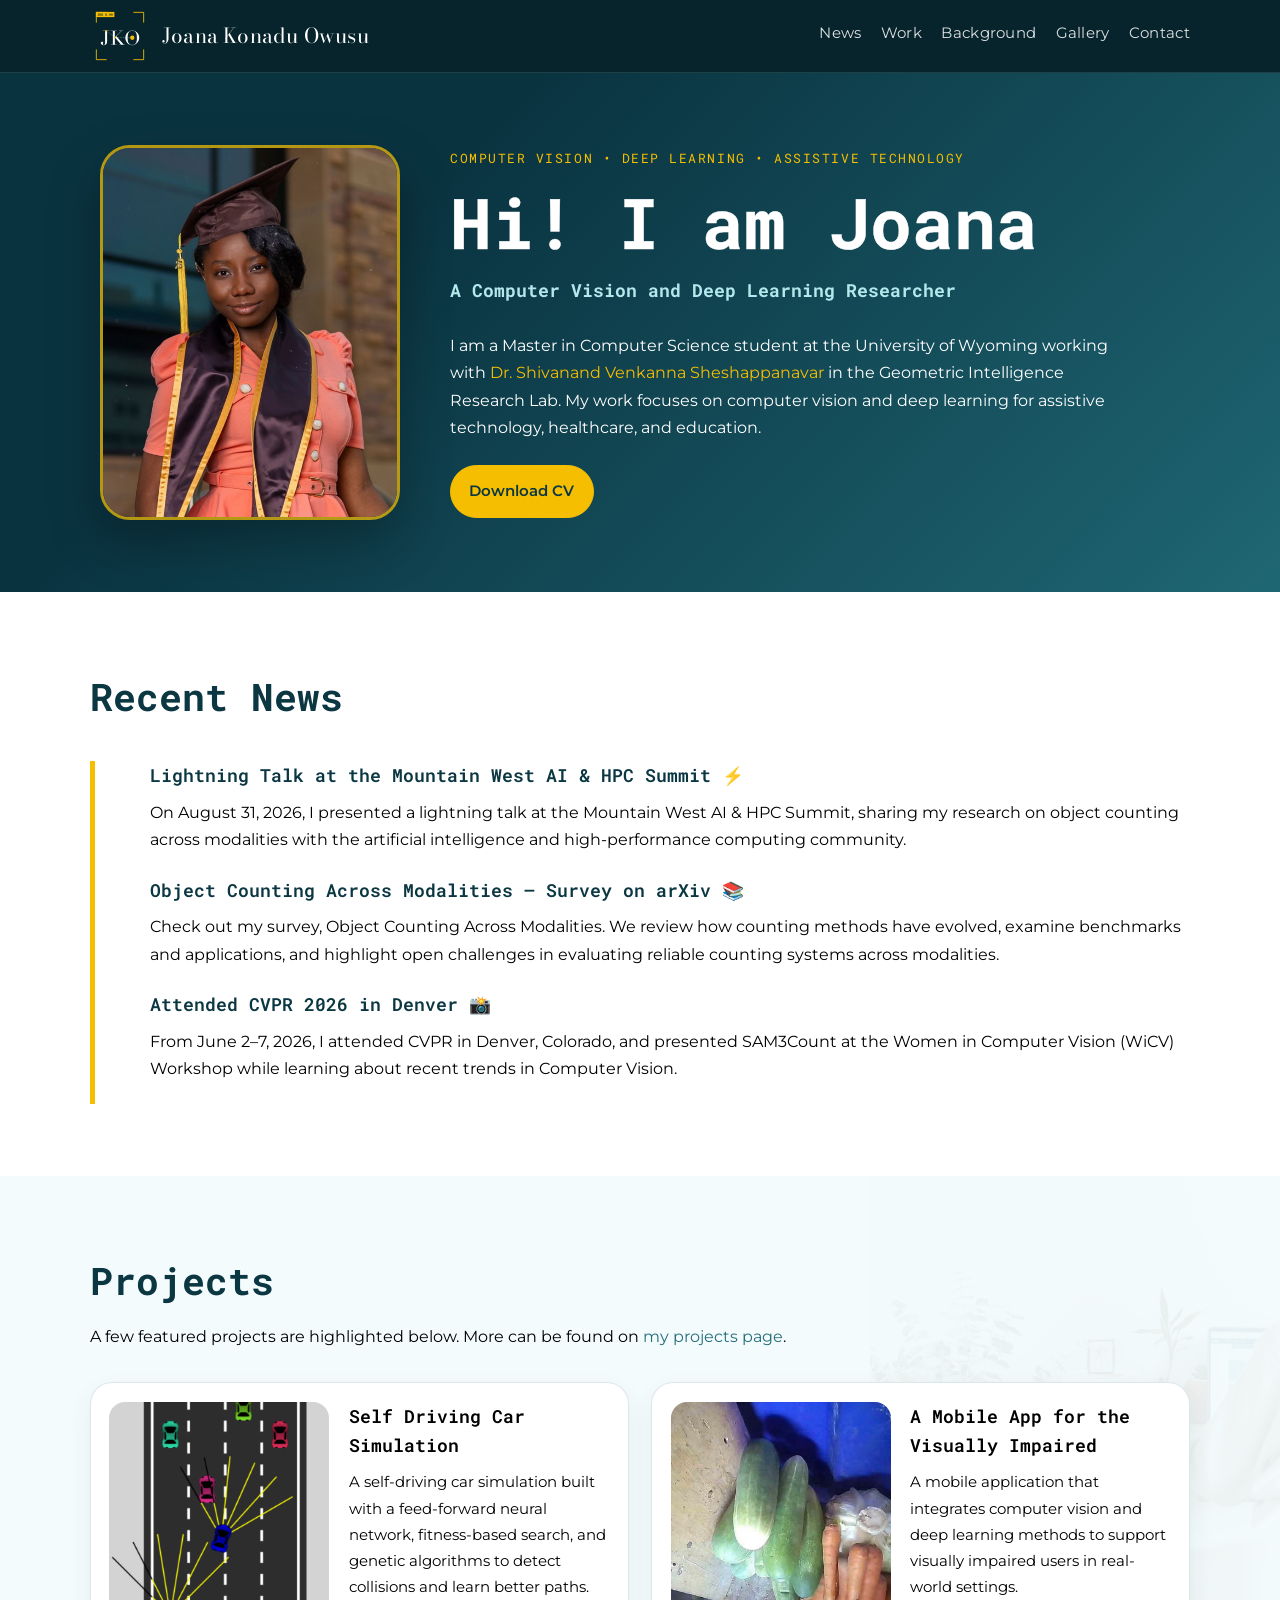
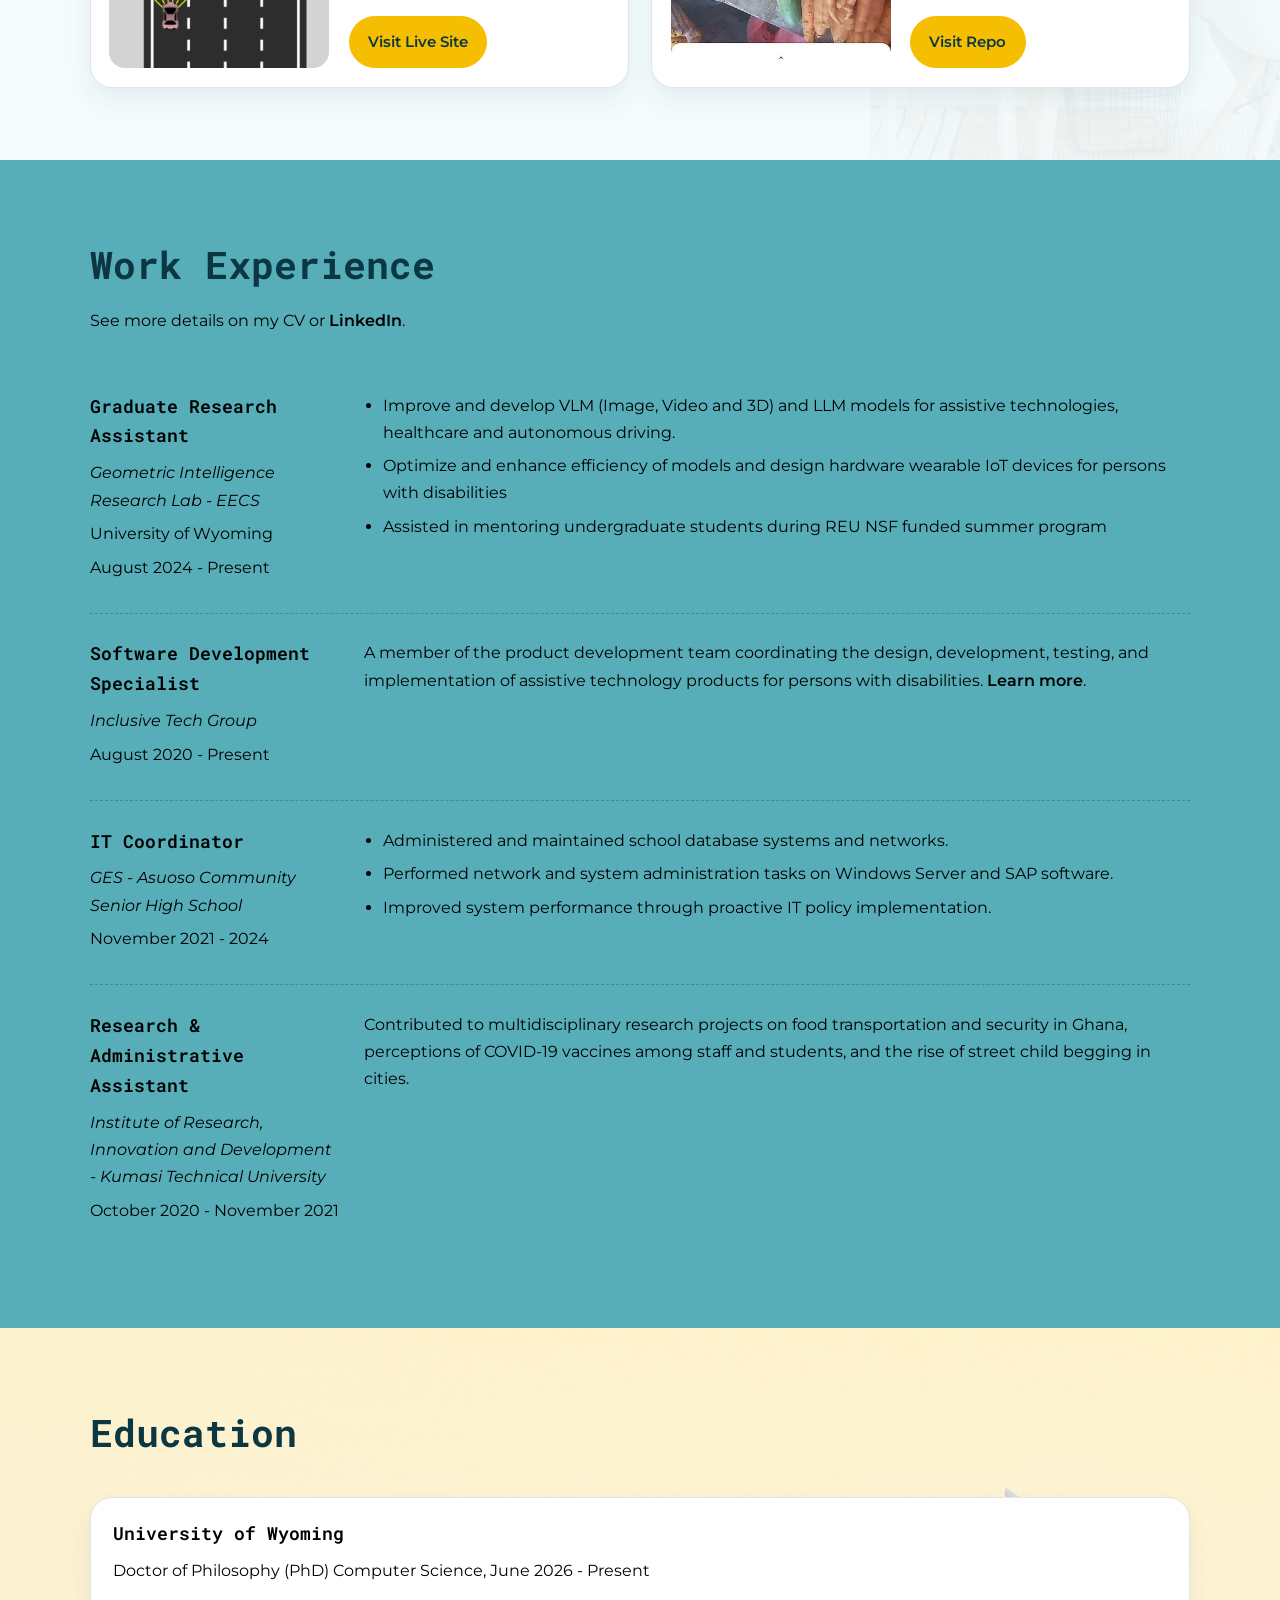
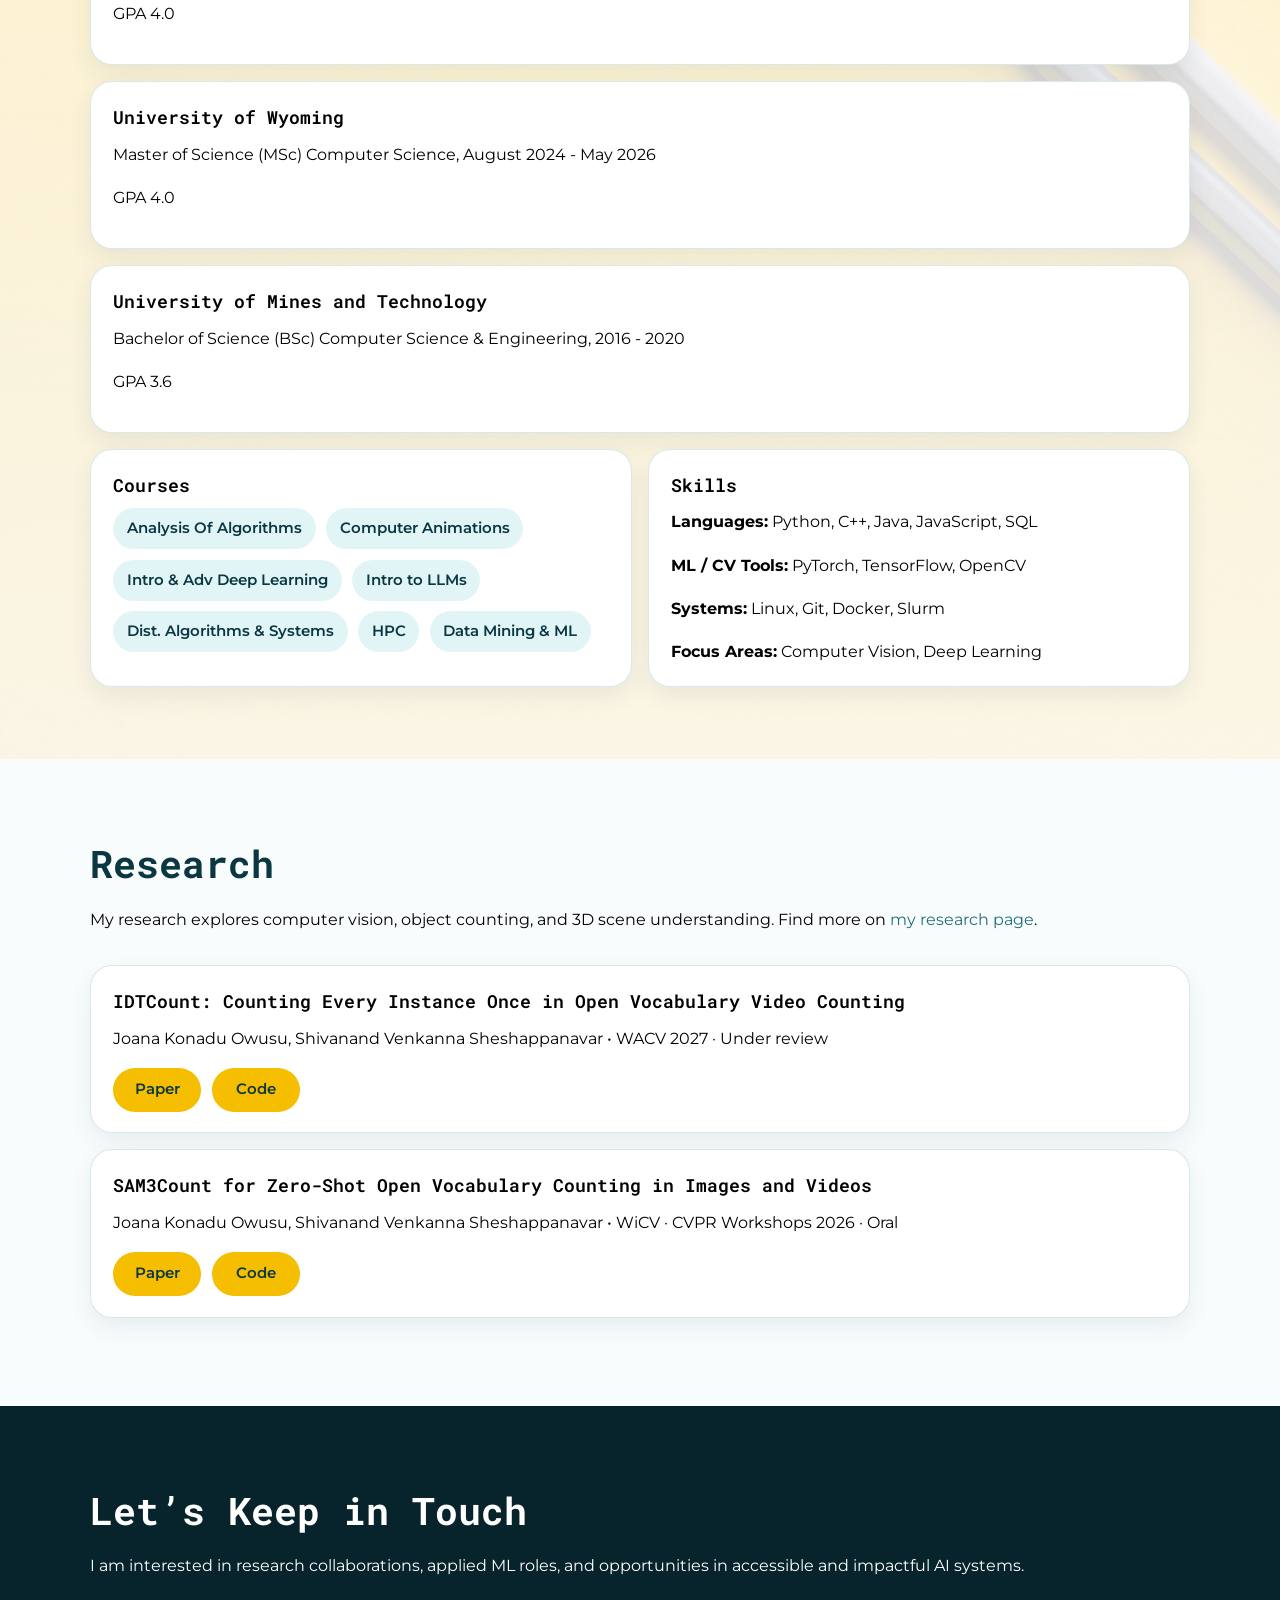
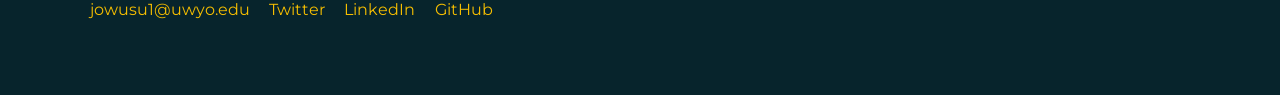
==== commit 40d47948: "Updates" ====
--- a/index.html
+++ b/index.html
@@ -8,10 +8,10 @@
     <link rel="apple-touch-icon" href="apple-touch-icon.png" />
     <title>Joana Konadu Owusu</title>
     <link href="https://fonts.googleapis.com/css?family=Montserrat:400,600&display=swap" rel="stylesheet" />
-    <link href="https://fonts.googleapis.com/css2?family=Roboto+Mono:wght@400;500;600&display=swap" rel="stylesheet" />
+    <link href="https://fonts.googleapis.com/css2?family=Roboto+Mono:wght@400;500;600;700&display=swap" rel="stylesheet" />
     <link href="https://fonts.googleapis.com/css2?family=Bodoni+Moda:opsz,wght@6..96,400;6..96,500;6..96,600;6..96,700&display=swap" rel="stylesheet" />
     <link href="https://fonts.googleapis.com/css2?family=DM+Serif+Display&family=Playfair+Display:wght@700;800&display=swap" rel="stylesheet" />
-    <link rel="stylesheet" href="css/styles.css?v=8" />
+    <link rel="stylesheet" href="css/styles.css?v=16" />
       <script>
       // On reload, start at the top instead of jumping to the last section (#contact etc.)
       (function () {
@@ -23,12 +23,17 @@
         }
       })();
     </script>
+    <script src="js/navigation.js?v=1" defer></script>
   </head>
   <body>
     <header class="site-header">
       <div class="nav-wrap">
         <a href="#top" class="brand"><img src="images/branding/jko.svg" alt="" width="60" height="60" />Joana Konadu Owusu</a>
-        <nav class="site-nav" aria-label="Primary navigation">
+        <button class="nav-toggle" type="button" aria-label="Toggle navigation" aria-expanded="false" aria-controls="primary-navigation">
+          <svg class="menu-icon" viewBox="0 0 24 24" fill="none" stroke="currentColor" stroke-width="2" aria-hidden="true"><path d="M3 6h18M3 12h18M3 18h18" /></svg>
+          <svg class="close-icon" viewBox="0 0 24 24" fill="none" stroke="currentColor" stroke-width="2" aria-hidden="true"><path d="m5 5 14 14M19 5 5 19" /></svg>
+        </button>
+        <nav id="primary-navigation" class="site-nav" aria-label="Primary navigation">
           <a href="pages/blog.html">News</a>
           <a href="pages/research.html">Work</a>
           <a href="#experience">Background</a>
--- a/css/styles.css
+++ b/css/styles.css
@@ -23,8 +23,8 @@
   --color-highlight: #f4c542;
   --color-eyebrow: #f6be00;
   --color-mid: #246e7c;
-  --color-soft: var(--color-soft);
-  --color-soft-hover: var(--color-soft-hover);
+  --color-soft: #93dae1;
+  --color-soft-hover: #7ecfd8;
   --color-section-alt: #f4fbfc;
   --color-section-alt-2: #f8fcfd;
   --color-work-bg: #57adb8;
@@ -665,15 +665,16 @@
 
 .brand > img { flex: 0 0 60px; width: 60px; height: 60px; }
 
-/* Hero greeting: same serif as the name in the header (Bodoni Moda), semi-bold, stretched 10% */
+
+/* Original homepage greeting typography. */
 .hero-section h1 {
-  font-family: 'Bodoni Moda', 'Bodoni 72', Didot, Georgia, serif;
-  font-weight: 600;
-  line-height: 1.15;
-  padding-bottom: 0.12em; /* room for descenders inside the typing animation */
-  letter-spacing: 0.01em;
-  transform: scaleX(1.10);
-  transform-origin: left center;
+  font-family: 'Roboto Mono', sans-serif;
+  font-weight: 700;
+  -webkit-text-stroke: 0.45px currentColor;
+  line-height: 1.05;
+  padding-bottom: 0;
+  letter-spacing: normal;
+  transform: none;
 }
 
 /* Greeting: "Hi" types in, the "!" blinks like a cursor, then "I am Joana" continues. */
@@ -702,3 +703,47 @@
   .hi-part, .hi-rest { clip-path: none; animation: none; }
   .hi-bang { opacity: 1; animation: none; }
 }
+
+/* Mobile navigation; links remain visible when JavaScript is unavailable. */
+.nav-toggle { display: none; }
+@media screen and (max-width: 700px) {
+  .nav-ready .nav-wrap {
+    flex-direction: row;
+    flex-wrap: wrap;
+    align-items: center;
+    gap: 0.5rem;
+  }
+  .nav-ready .brand { flex: 1; min-width: 0; }
+  .nav-ready .nav-toggle {
+    display: inline-flex;
+    align-items: center;
+    justify-content: center;
+    flex: 0 0 44px;
+    width: 44px;
+    height: 44px;
+    padding: 10px;
+    border: 1px solid currentColor;
+    border-radius: 8px;
+    color: #fff;
+    background: transparent;
+    cursor: pointer;
+  }
+  .nav-toggle svg { width: 22px; height: 22px; }
+  .nav-toggle:focus-visible { outline: 2px solid currentColor; outline-offset: 3px; }
+  .nav-ready .site-nav { display: none; flex-basis: 100%; }
+  .nav-ready .nav-toggle[aria-expanded="true"] + .site-nav {
+    display: flex;
+    flex-direction: column;
+    gap: 0;
+    padding-top: 0.5rem;
+  }
+  .nav-ready .site-nav a { padding: 0.65rem 0; }
+  .nav-toggle .close-icon { display: none; }
+  .nav-toggle[aria-expanded="true"] .menu-icon { display: none; }
+  .nav-toggle[aria-expanded="true"] .close-icon { display: block; }
+}
+@media screen and (max-width: 749px) {
+  .typed.typed-line-1, .typed-line-1 span { white-space: normal; display: inline; }
+  .hi-part, .hi-rest { clip-path: none; animation: none; }
+  .hi-bang { opacity: 1; animation: none; }
+}
